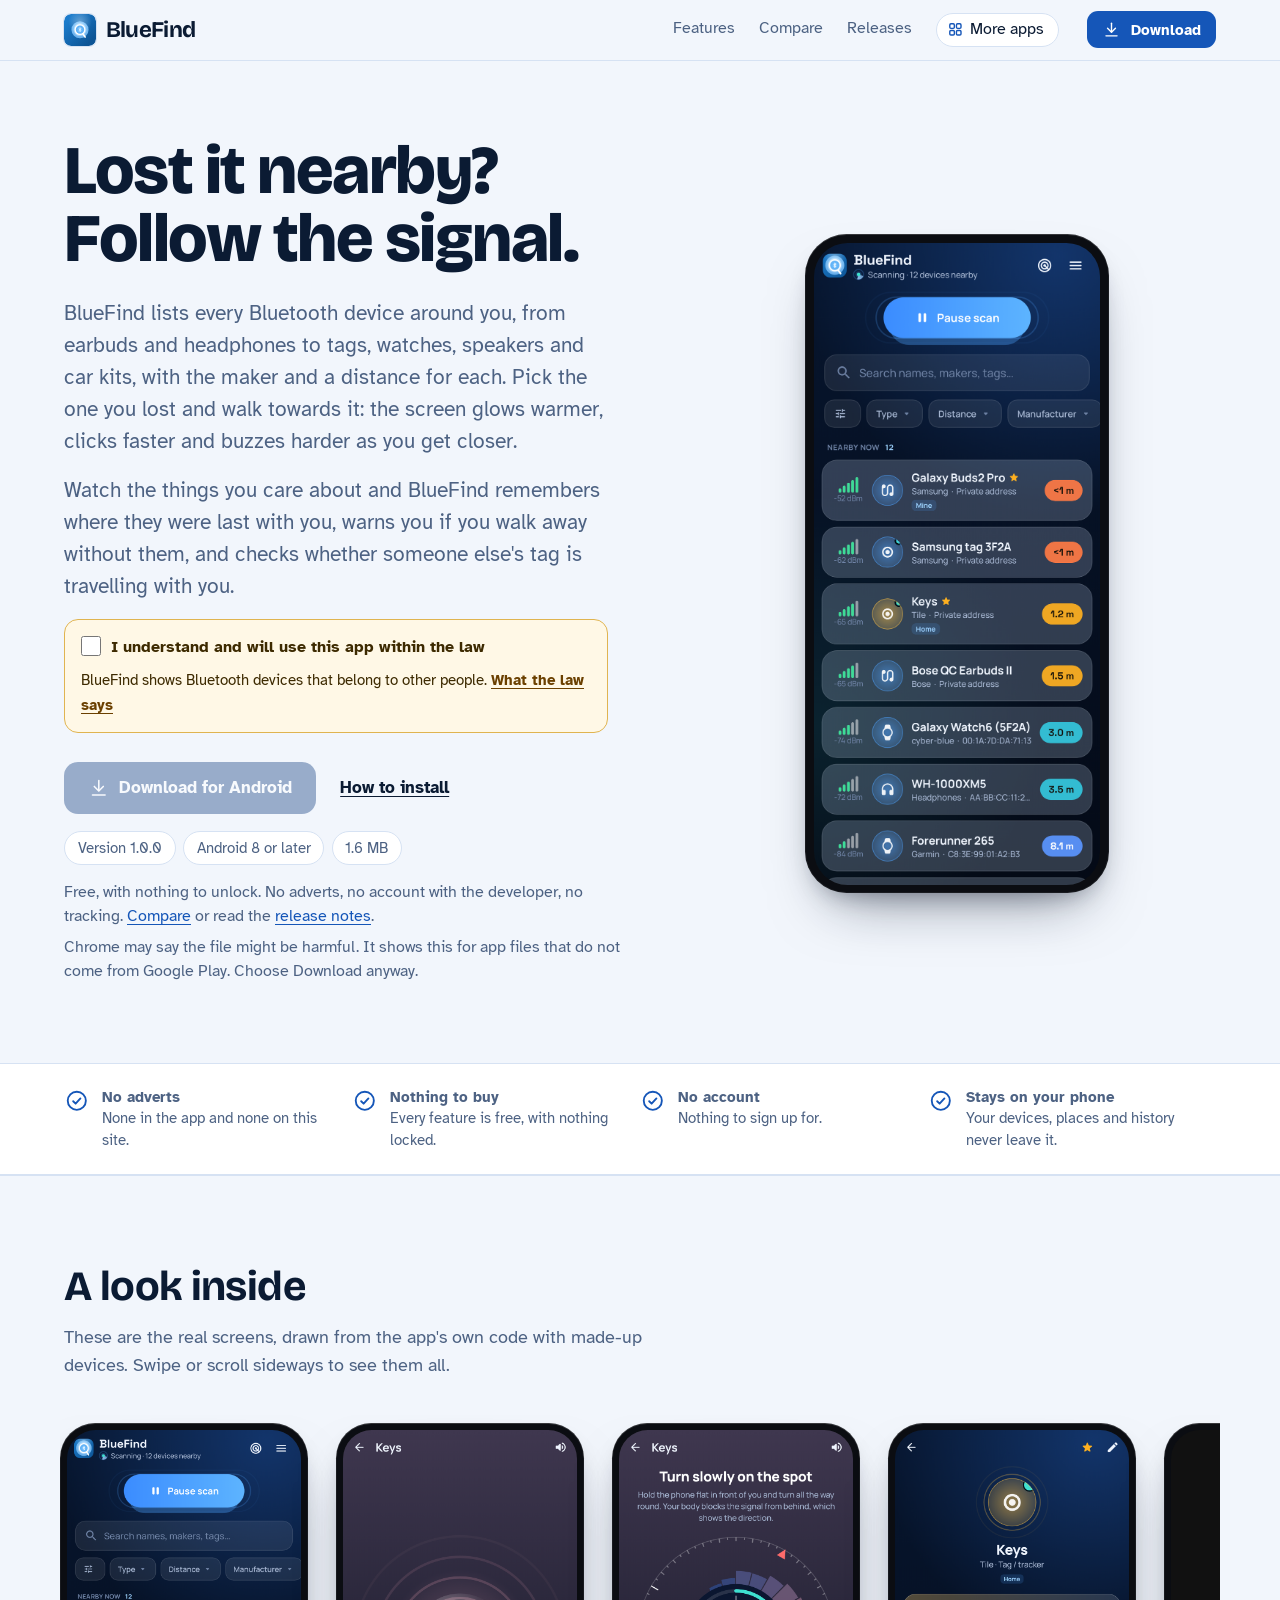
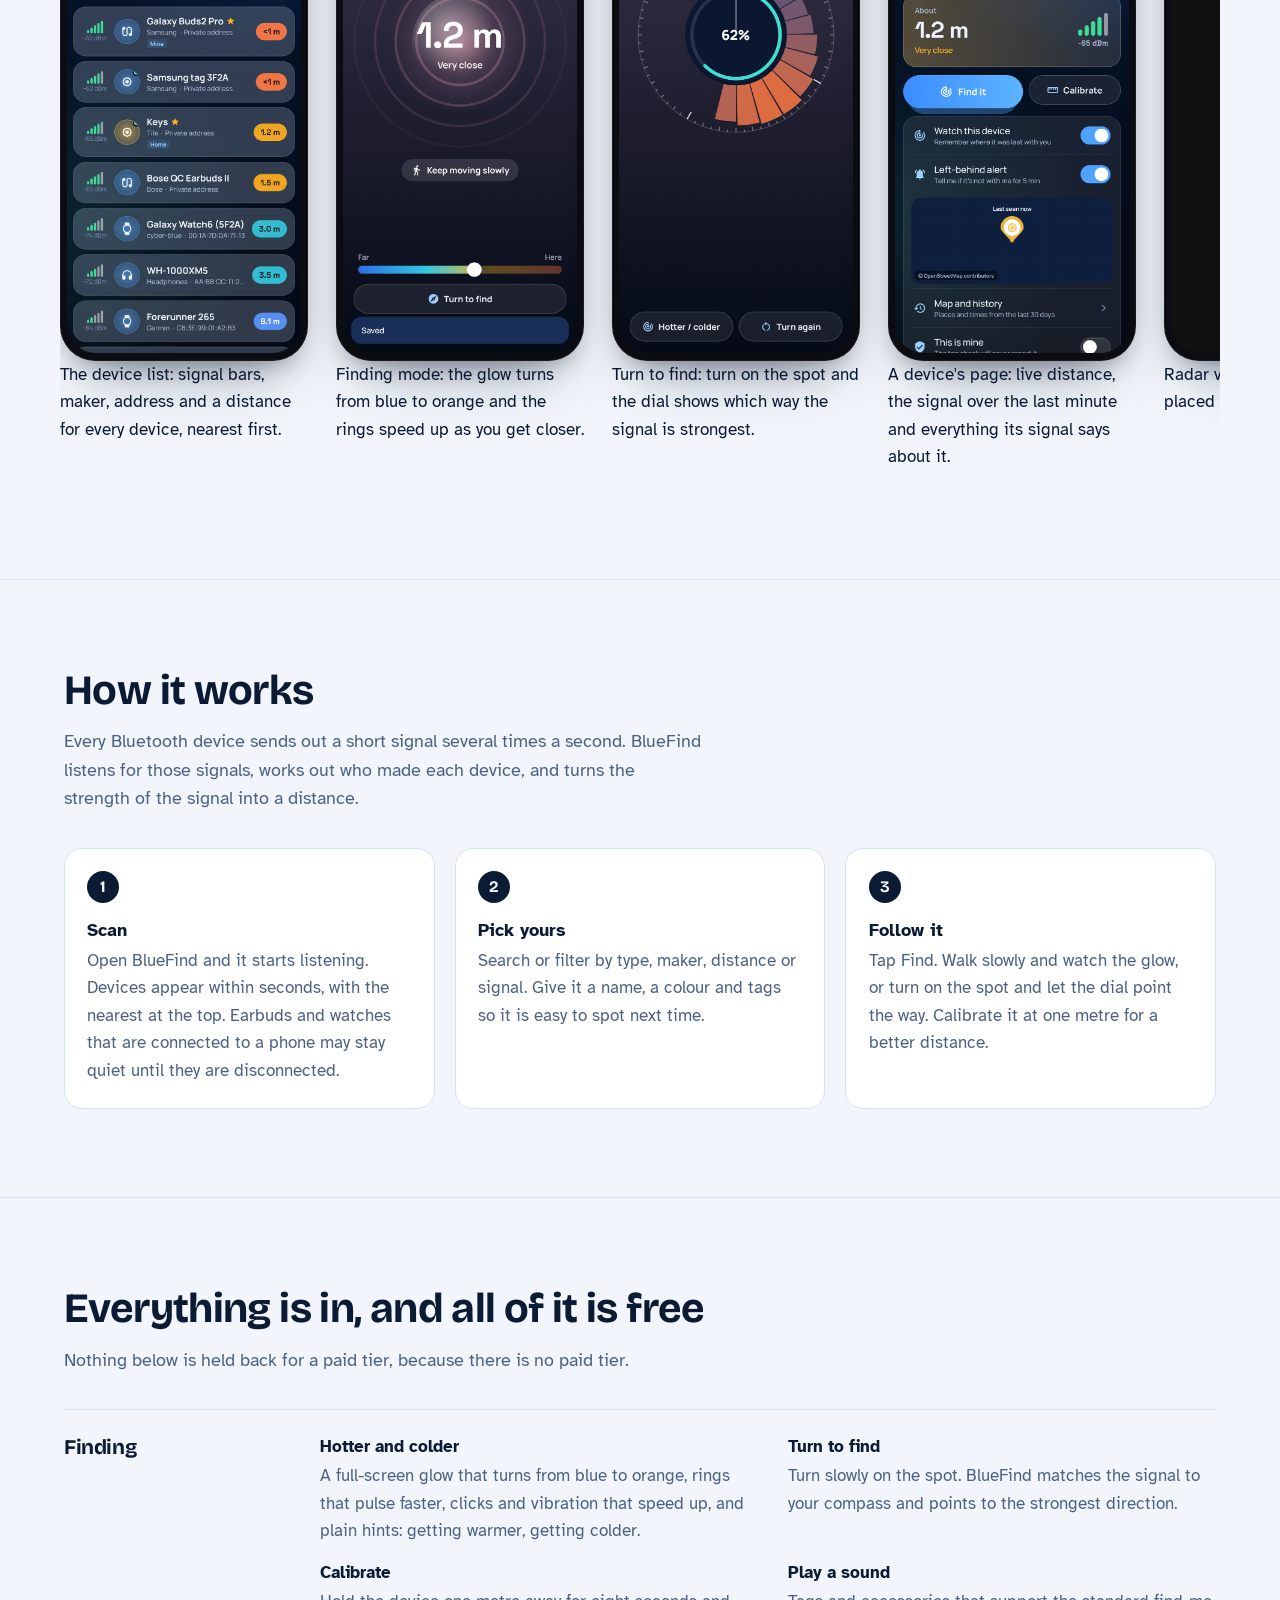
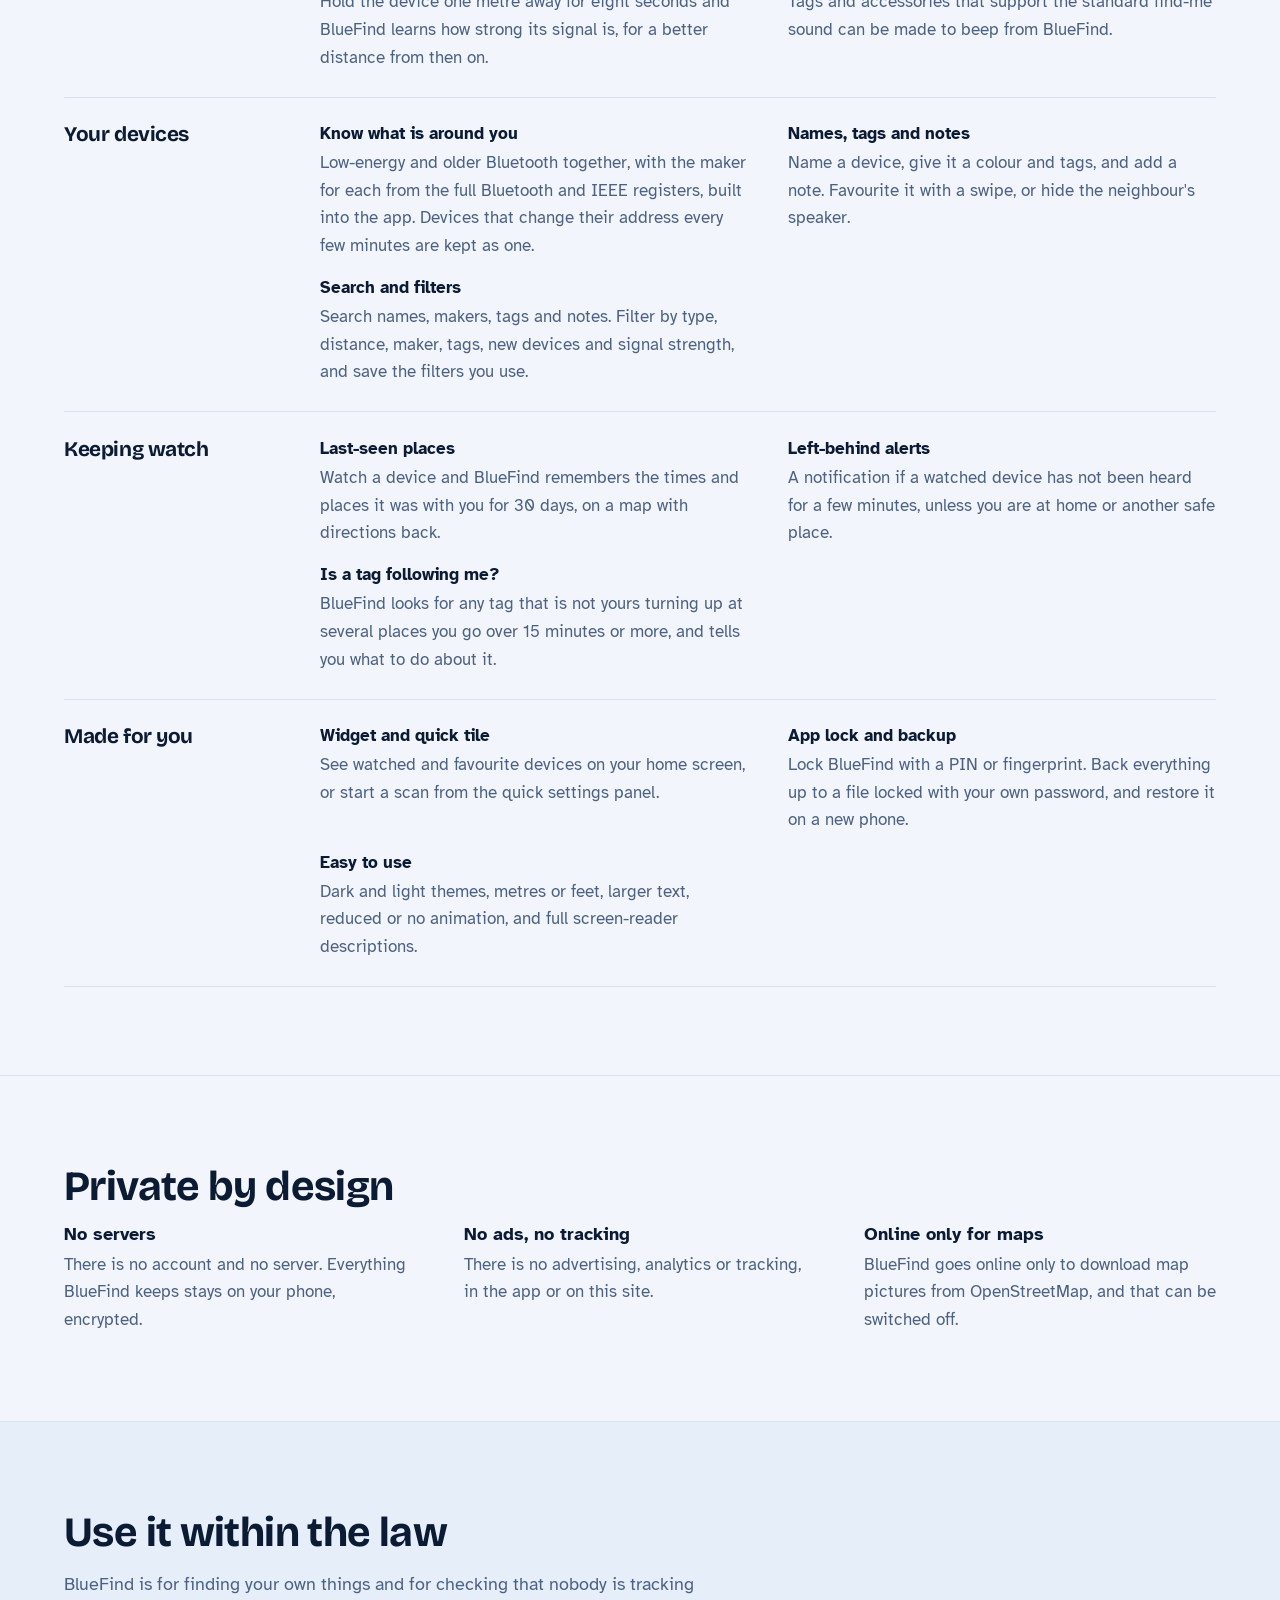
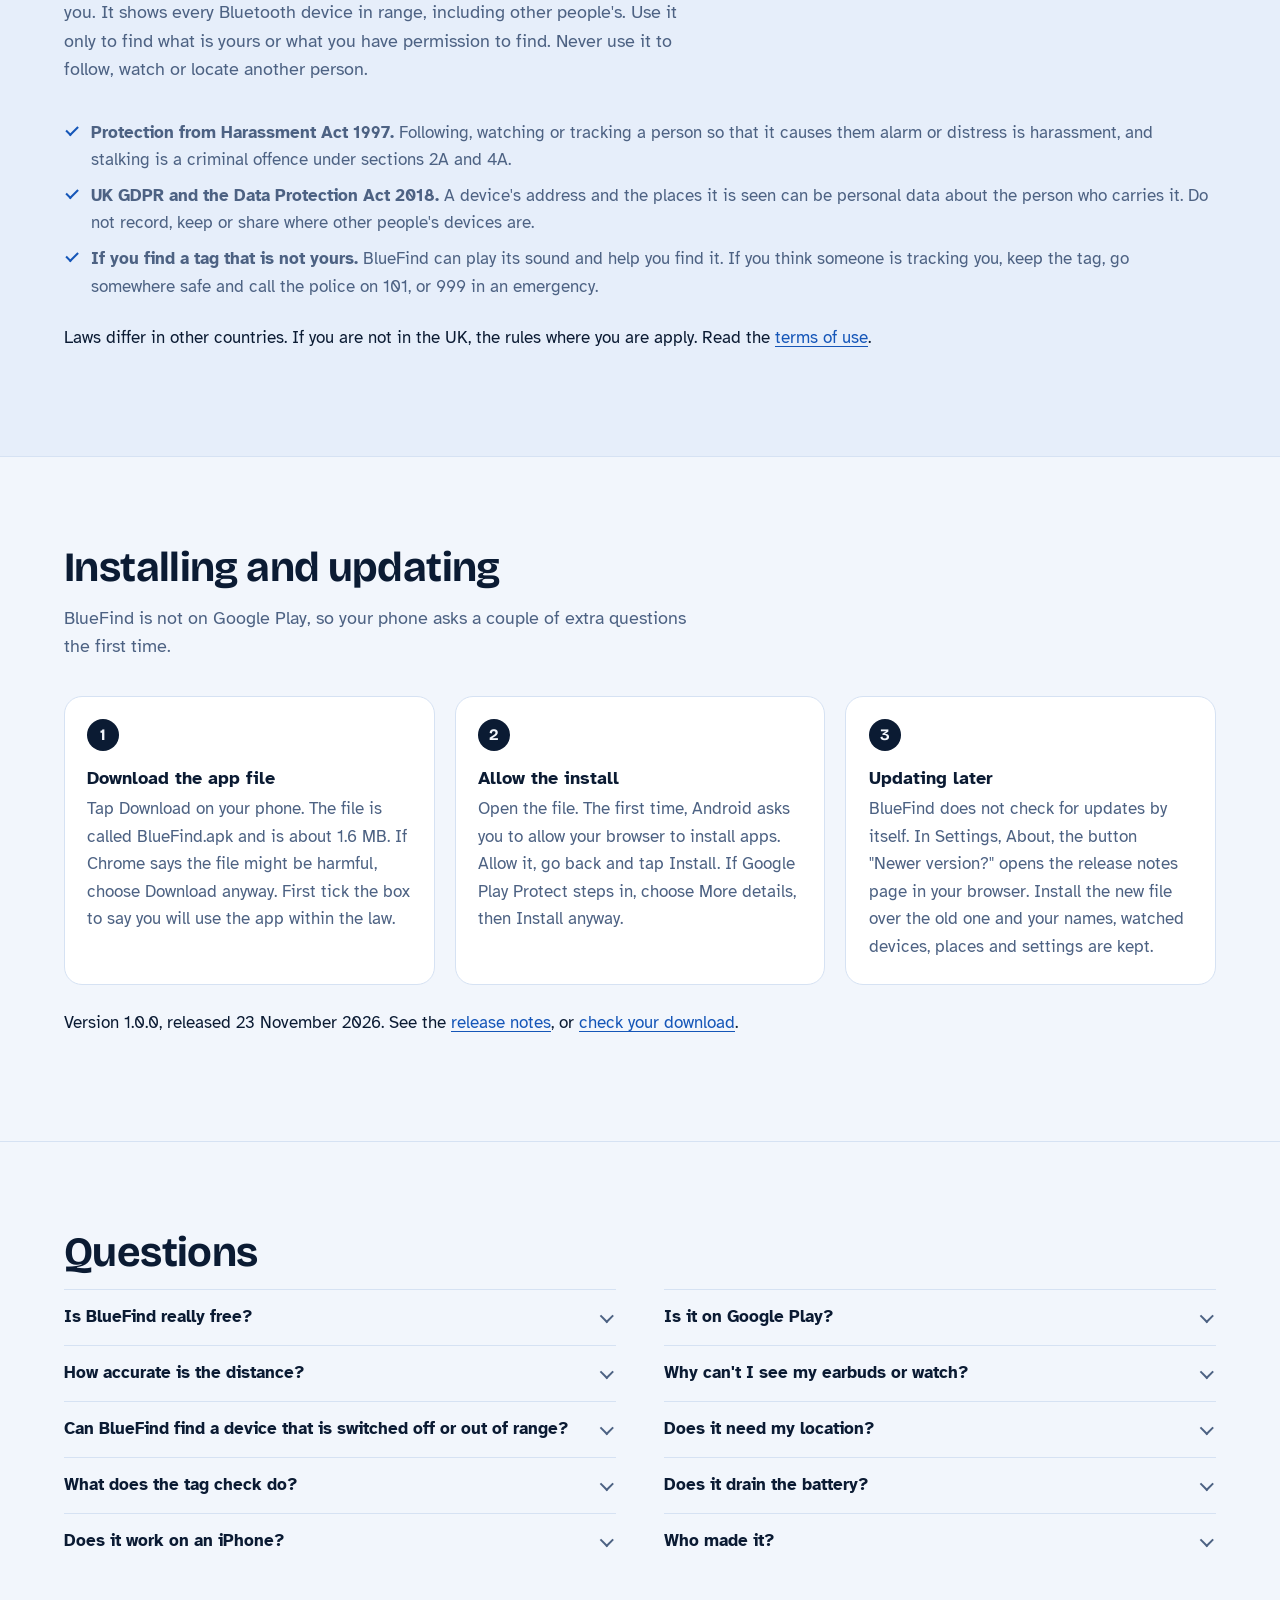
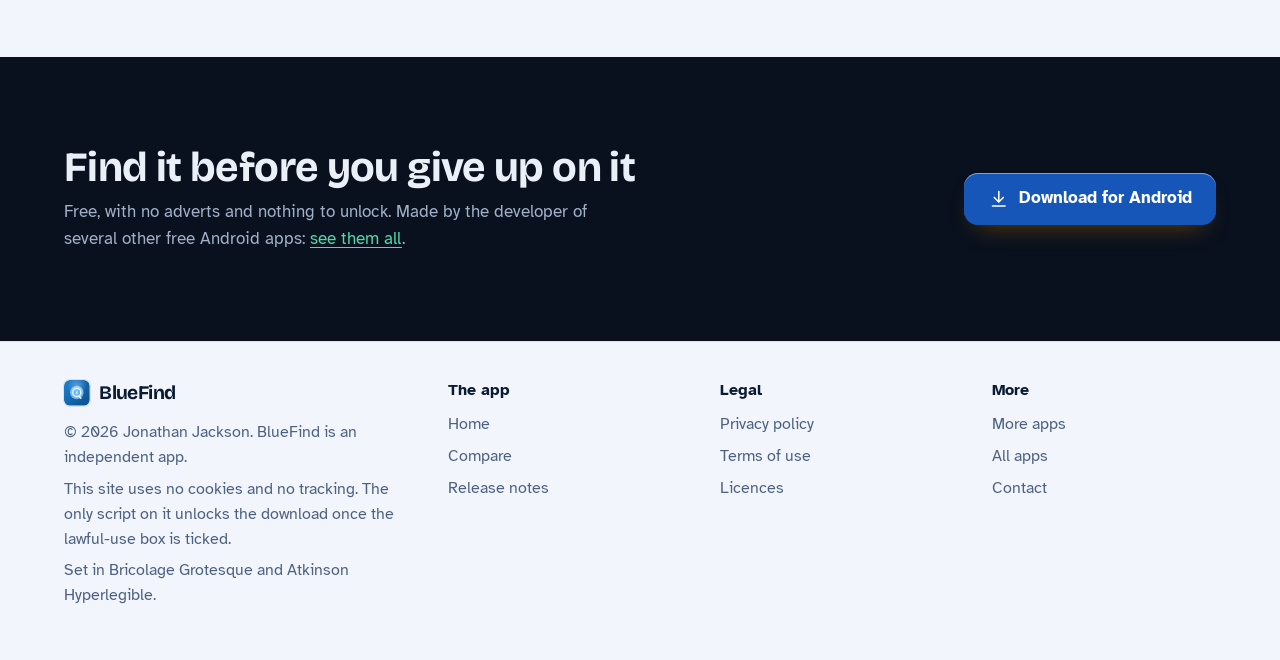
==== index.html @ f8e5cef5 "BlueFind website Co-Authored-By: Claude Opus 5.5 <noreply@anthropic.com> Claude-Session: https://cla" ====
<!DOCTYPE html>
<html lang="en-GB">
<head>
<meta charset="utf-8">
<meta name="viewport" content="width=device-width, initial-scale=1">
<title>BlueFind: find lost Bluetooth earbuds, tags and watches, free with no adverts</title>
<meta name="description" content="BlueFind is a free Android app that finds lost Bluetooth earbuds, headphones, tags, watches and speakers by their signal, with a hotter-colder finder, turn-to-find, last-seen places and a check for unknown tags travelling with you. No adverts, no account, nothing to buy.">
<meta name="author" content="Jonathan Jackson">
<link rel="canonical" href="https://customgpter.github.io/bluefind/">
<meta name="theme-color" content="#f2f6fc" media="(prefers-color-scheme: light)">
<meta name="theme-color" content="#06142b" media="(prefers-color-scheme: dark)">
<meta property="og:type" content="website">
<meta property="og:site_name" content="BlueFind">
<meta property="og:title" content="BlueFind: find lost Bluetooth earbuds, tags and watches, free with no adverts">
<meta property="og:description" content="BlueFind is a free Android app that finds lost Bluetooth earbuds, headphones, tags, watches and speakers by their signal, with a hotter-colder finder, turn-to-find, last-seen places and a check for unknown tags travelling with you. No adverts, no account, nothing to buy.">
<meta property="og:url" content="https://customgpter.github.io/bluefind/">
<meta property="og:image" content="https://customgpter.github.io/bluefind/assets/og.png">
<meta property="og:image:width" content="1200">
<meta property="og:image:height" content="630">
<meta property="og:image:alt" content="BlueFind&#x27;s device list: nearby Bluetooth devices with signal bars, makers and distances">
<meta property="og:locale" content="en_GB">
<meta name="twitter:card" content="summary_large_image">
<link rel="icon" href="./assets/favicon.svg" type="image/svg+xml">
<link rel="apple-touch-icon" href="./assets/apple-touch-icon.png">
<link rel="preload" href="./assets/fonts/bricolage-grotesque-latin.woff2" as="font" type="font/woff2" crossorigin>
<link rel="preload" href="./assets/fonts/atkinson-hyperlegible-latin-400-normal.woff2" as="font" type="font/woff2" crossorigin>
<link rel="stylesheet" href="./assets/site.css?v=1">
<link rel="stylesheet" href="./assets/house.css?v=1">
<link rel="stylesheet" href="./assets/apps-list.css?v=1">
<script src="./assets/apps-list.js?v=1" defer></script>
<script type="application/ld+json">{"@context":"https://schema.org","@type":"SoftwareApplication","name":"BlueFind","url":"https://customgpter.github.io/bluefind/","description":"BlueFind is a free Android app that finds lost Bluetooth earbuds, headphones, tags, watches and speakers by their signal, with a hotter-colder finder, turn-to-find, last-seen places and a check for unknown tags travelling with you. No adverts, no account, nothing to buy.","applicationCategory":"UtilitiesApplication","operatingSystem":"Android 8 or later","softwareVersion":"1.0.0","downloadUrl":"https://github.com/CustomGPTer/bluefind/releases/latest/download/BlueFind.apk","releaseNotes":"https://customgpter.github.io/bluefind/releases.html","offers":{"@type":"Offer","price":"0","priceCurrency":"GBP"},"inLanguage":"en-GB","image":"https://customgpter.github.io/bluefind/assets/og.png","featureList":["Hotter and colder","Turn to find","Calibrate","Play a sound","Know what is around you","Names, tags and notes","Search and filters","Last-seen places","Left-behind alerts","Is a tag following me?","Widget and quick tile","App lock and backup"],"author":{"@type":"Person","name":"Jonathan Jackson"}}</script>
<script type="application/ld+json">{"@context":"https://schema.org","@type":"FAQPage","mainEntity":[{"@type":"Question","name":"Is BlueFind really free?","acceptedAnswer":{"@type":"Answer","text":"Yes. There is no paid version, no subscription and no adverts, and nothing in the app is locked."}},{"@type":"Question","name":"Is it on Google Play?","acceptedAnswer":{"@type":"Answer","text":"No. BlueFind is a personal project and is downloaded from this site as an Android app file. It needs Android 8 or later."}},{"@type":"Question","name":"How accurate is the distance?","acceptedAnswer":{"@type":"Answer","text":"It is an estimate from the strength of the signal. Walls, bodies, pockets and cases all weaken it, so a device can be closer than it looks. Calibrating a device at one metre makes the distance noticeably better, and following the trend, warmer or colder, works better than trusting a single number."}},{"@type":"Question","name":"Why can't I see my earbuds or watch?","acceptedAnswer":{"@type":"Answer","text":"Many earbuds and watches stop sending out their signal while they are connected to a phone. Disconnect them in Bluetooth settings, or switch Bluetooth off on the phone they use, and they will show up. Earbuds in a closed case are often silent too."}},{"@type":"Question","name":"Can BlueFind find a device that is switched off or out of range?","acceptedAnswer":{"@type":"Answer","text":"No. It can only hear devices that are switched on and within Bluetooth range, which is usually up to 10 to 30 metres indoors. For watched devices it can show the last place they were with you."}},{"@type":"Question","name":"Does it need my location?","acceptedAnswer":{"@type":"Answer","text":"Only for last-seen places, left-behind alerts and the tag check, and only if you allow it. Scanning and finding work without it on Android 12 and later. BlueFind never asks for location all the time in the background."}},{"@type":"Question","name":"What does the tag check do?","acceptedAnswer":{"@type":"Answer","text":"It looks at the tags in range that are not marked as yours. If one turns up at three or more separate times over at least 15 minutes, at places at least 300 metres apart, BlueFind tells you, helps you find it and explains what to do next."}},{"@type":"Question","name":"Does it drain the battery?","acceptedAnswer":{"@type":"Answer","text":"Scanning while the app is open uses the radio at full speed. The background watch is off until you watch a device, and then uses Android's low-power scanning; Power saver mode listens for 15 seconds every two minutes."}},{"@type":"Question","name":"Does it work on an iPhone?","acceptedAnswer":{"@type":"Answer","text":"No. BlueFind is for Android phones and tablets only."}},{"@type":"Question","name":"Who made it?","acceptedAnswer":{"@type":"Answer","text":"BlueFind is made by Jonathan Jackson, an independent developer in the United Kingdom."}}]}</script>
</head>
<body>
<a class="skip" href="#main">Skip to content</a>
<header class="masthead">
<div class="wrap">
<a class="brand" href="./" aria-label="BlueFind home"><svg viewBox="0 0 108 108" aria-hidden="true"><defs><linearGradient id="bfa" gradientUnits="userSpaceOnUse" x1="18" y1="18" x2="90" y2="90"><stop offset="0" stop-color="#1B7BCB"/><stop offset="1" stop-color="#0D5596"/></linearGradient><radialGradient id="bfb" gradientUnits="userSpaceOnUse" cx="54" cy="26" r="40"><stop offset="0" stop-color="#fff" stop-opacity=".33"/><stop offset="1" stop-color="#fff" stop-opacity="0"/></radialGradient><radialGradient id="bfc" gradientUnits="userSpaceOnUse" cx="54" cy="39.6" r="39.6"><stop offset="0" stop-color="#B7E0FF"/><stop offset=".6" stop-color="#7FC0F5"/><stop offset="1" stop-color="#6AB0EC"/></radialGradient><radialGradient id="bfd" gradientUnits="userSpaceOnUse" cx="54" cy="52.92" r="14.4"><stop offset="0" stop-color="#79C3FF"/><stop offset="1" stop-color="#5AAEF5"/></radialGradient></defs><rect width="108" height="108" rx="24" fill="url(#bfa)"/><rect width="108" height="108" rx="24" fill="url(#bfb)"/><circle cx="54" cy="52.92" r="28.8" fill="url(#bfc)"/><circle cx="54" cy="52.92" r="21.6" fill="#fff" fill-opacity=".35"/><path d="M63 65.88L71.28 77.76" stroke="#fff" stroke-width="5.4" stroke-linecap="round"/><circle cx="54" cy="52.92" r="18.36" fill="#fff"/><circle cx="54" cy="52.92" r="14.04" fill="url(#bfd)"/><path d="M50.4 49.75L57.6 56.09L54 60.12L54 45.72L57.6 49.75L50.4 56.09" fill="none" stroke="#fff" stroke-width="1.87" stroke-linecap="round" stroke-linejoin="round"/></svg><span>BlueFind</span></a>
<nav aria-label="Main"><ul><li><a href="./#features">Features</a></li><li><a href="./compare.html">Compare</a></li><li><a href="./releases.html">Releases</a></li><li><a class="more-apps" href="./more-apps.html"><svg class="ico" viewBox="0 0 24 24" aria-hidden="true"><rect x="4" y="4" width="6.5" height="6.5" rx="1.6"/><rect x="13.5" y="4" width="6.5" height="6.5" rx="1.6"/><rect x="4" y="13.5" width="6.5" height="6.5" rx="1.6"/><rect x="13.5" y="13.5" width="6.5" height="6.5" rx="1.6"/></svg>More apps</a></li></ul></nav>
<a class="button small" href="./#download"><svg class="ico" viewBox="0 0 24 24" aria-hidden="true"><path d="M12 4v11"/><path d="M7 10.5l5 5 5-5"/><path d="M5 20h14"/></svg>Download</a>
</div>
</header>
<main id="main">
<div class="hero">
<div class="wrap hero-grid">
<div class="hero-copy">
<h1>Lost it nearby? Follow the signal.</h1>
<p class="lede">BlueFind lists every Bluetooth device around you, from earbuds and headphones to tags, watches, speakers and car kits, with the maker and a distance for each. Pick the one you lost and walk towards it: the screen glows warmer, clicks faster and buzzes harder as you get closer.</p><p class="lede">Watch the things you care about and BlueFind remembers where they were last with you, warns you if you walk away without them, and checks whether someone else's tag is travelling with you.</p>

<div class="gate-scope"><div class="law-box" data-gate><label><input type="checkbox"> I understand and will use this app within the law</label><p>BlueFind shows Bluetooth devices that belong to other people. <a href="terms.html#law">What the law says</a></p><noscript><p>Turn on JavaScript to tick the box and download.</p></noscript></div><p class="get" id="download"><a class="button" data-href="https://github.com/CustomGPTer/bluefind/releases/latest/download/BlueFind.apk" aria-disabled="true" role="link" tabindex="-1"><svg class="ico" viewBox="0 0 24 24" aria-hidden="true"><path d="M12 4v11"/><path d="M7 10.5l5 5 5-5"/><path d="M5 20h14"/></svg>Download for Android</a><a class="aside" href="#install">How to install</a></p></div>
<ul class="pills"><li>Version 1.0.0</li><li>Android 8 or later</li><li>1.6 MB</li></ul>
<p class="facts">Free, with nothing to unlock. No adverts, no account with the developer, no tracking. <a href="compare.html">Compare</a> or read the <a href="releases.html">release notes</a>.</p>
<p class="facts">Chrome may say the file might be harmful. It shows this for app files that do not come from Google Play. Choose Download anyway.</p>
</div>
<div class="hero-phone"><div class="phone"><img src="./assets/screens/home.png" alt="The device list: signal bars, maker, address and a distance for every device, nearest first." width="393" height="852" fetchpriority="high"></div></div>
</div>
</div>

<section class="promises" aria-label="In short">
<div class="wrap"><ul><li><svg class="ico" viewBox="0 0 24 24" aria-hidden="true"><circle cx="12" cy="12" r="8.5"/><path d="M8.6 12.4l2.3 2.3 4.5-4.9"/></svg><span><b>No adverts</b><span>None in the app and none on this site.</span></span></li><li><svg class="ico" viewBox="0 0 24 24" aria-hidden="true"><circle cx="12" cy="12" r="8.5"/><path d="M8.6 12.4l2.3 2.3 4.5-4.9"/></svg><span><b>Nothing to buy</b><span>Every feature is free, with nothing locked.</span></span></li><li><svg class="ico" viewBox="0 0 24 24" aria-hidden="true"><circle cx="12" cy="12" r="8.5"/><path d="M8.6 12.4l2.3 2.3 4.5-4.9"/></svg><span><b>No account</b><span>Nothing to sign up for.</span></span></li><li><svg class="ico" viewBox="0 0 24 24" aria-hidden="true"><circle cx="12" cy="12" r="8.5"/><path d="M8.6 12.4l2.3 2.3 4.5-4.9"/></svg><span><b>Stays on your phone</b><span>Your devices, places and history never leave it.</span></span></li></ul></div>
</section>

<section id="screens" aria-labelledby="screens-h">
<div class="wrap">
<h2 id="screens-h">A look inside</h2>
<p class="intro">These are the real screens, drawn from the app&#x27;s own code with made-up devices. Swipe or scroll sideways to see them all.</p>
<div class="gallery" tabindex="0" role="region" aria-label="Screens from BlueFind"><figure class="shot"><div class="phone"><img src="./assets/screens/home.png" alt="The device list: signal bars, maker, address and a distance for every device, nearest first." width="393" height="852" loading="eager" decoding="async"></div><figcaption>The device list: signal bars, maker, address and a distance for every device, nearest first.</figcaption></figure><figure class="shot"><div class="phone"><img src="./assets/screens/find.png" alt="Finding mode: the glow turns from blue to orange and the rings speed up as you get closer." width="393" height="852" loading="eager" decoding="async"></div><figcaption>Finding mode: the glow turns from blue to orange and the rings speed up as you get closer.</figcaption></figure><figure class="shot"><div class="phone"><img src="./assets/screens/turn.png" alt="Turn to find: turn on the spot and the dial shows which way the signal is strongest." width="393" height="852" loading="eager" decoding="async"></div><figcaption>Turn to find: turn on the spot and the dial shows which way the signal is strongest.</figcaption></figure><figure class="shot"><div class="phone"><img src="./assets/screens/detail.png" alt="A device&#x27;s page: live distance, the signal over the last minute and everything its signal says about it." width="393" height="852" loading="eager" decoding="async"></div><figcaption>A device&#x27;s page: live distance, the signal over the last minute and everything its signal says about it.</figcaption></figure><figure class="shot"><div class="phone"><img src="./assets/screens/radar.png" alt="Radar view: the nearest devices placed on distance rings." width="393" height="852" loading="eager" decoding="async"></div><figcaption>Radar view: the nearest devices placed on distance rings.</figcaption></figure><figure class="shot"><div class="phone"><img src="./assets/screens/map.png" alt="Last-seen places for watched devices on a map, with directions back." width="393" height="852" loading="eager" decoding="async"></div><figcaption>Last-seen places for watched devices on a map, with directions back.</figcaption></figure><figure class="shot"><div class="phone"><img src="./assets/screens/tags.png" alt="The tag check: every tag in range, and a warning about any that seems to be travelling with you." width="393" height="852" loading="eager" decoding="async"></div><figcaption>The tag check: every tag in range, and a warning about any that seems to be travelling with you.</figcaption></figure><figure class="shot"><div class="phone"><img src="./assets/screens/widget.png" alt="The home-screen widget: watched and favourite devices at a glance, and a Scan button." width="393" height="852" loading="eager" decoding="async"></div><figcaption>The home-screen widget: watched and favourite devices at a glance, and a Scan button.</figcaption></figure></div>
</div>
</section>

<section id="how" aria-labelledby="how-h">
<div class="wrap">
<h2 id="how-h">How it works</h2>
<p class="intro">Every Bluetooth device sends out a short signal several times a second. BlueFind listens for those signals, works out who made each device, and turns the strength of the signal into a distance.</p>
<ol class="steps"><li><h3>Scan</h3><p>Open BlueFind and it starts listening. Devices appear within seconds, with the nearest at the top. Earbuds and watches that are connected to a phone may stay quiet until they are disconnected.</p></li><li><h3>Pick yours</h3><p>Search or filter by type, maker, distance or signal. Give it a name, a colour and tags so it is easy to spot next time.</p></li><li><h3>Follow it</h3><p>Tap Find. Walk slowly and watch the glow, or turn on the spot and let the dial point the way. Calibrate it at one metre for a better distance.</p></li></ol>
</div>
</section>

<section id="features" aria-labelledby="features-h">
<div class="wrap">
<h2 id="features-h">Everything is in, and all of it is free</h2>
<p class="intro">Nothing below is held back for a paid tier, because there is no paid tier.</p>
<div class="groups"><div class="group"><h3>Finding</h3><dl><div><dt>Hotter and colder</dt><dd>A full-screen glow that turns from blue to orange, rings that pulse faster, clicks and vibration that speed up, and plain hints: getting warmer, getting colder.</dd></div><div><dt>Turn to find</dt><dd>Turn slowly on the spot. BlueFind matches the signal to your compass and points to the strongest direction.</dd></div><div><dt>Calibrate</dt><dd>Hold the device one metre away for eight seconds and BlueFind learns how strong its signal is, for a better distance from then on.</dd></div><div><dt>Play a sound</dt><dd>Tags and accessories that support the standard find-me sound can be made to beep from BlueFind.</dd></div></dl></div><div class="group"><h3>Your devices</h3><dl><div><dt>Know what is around you</dt><dd>Low-energy and older Bluetooth together, with the maker for each from the full Bluetooth and IEEE registers, built into the app. Devices that change their address every few minutes are kept as one.</dd></div><div><dt>Names, tags and notes</dt><dd>Name a device, give it a colour and tags, and add a note. Favourite it with a swipe, or hide the neighbour's speaker.</dd></div><div><dt>Search and filters</dt><dd>Search names, makers, tags and notes. Filter by type, distance, maker, tags, new devices and signal strength, and save the filters you use.</dd></div></dl></div><div class="group"><h3>Keeping watch</h3><dl><div><dt>Last-seen places</dt><dd>Watch a device and BlueFind remembers the times and places it was with you for 30 days, on a map with directions back.</dd></div><div><dt>Left-behind alerts</dt><dd>A notification if a watched device has not been heard for a few minutes, unless you are at home or another safe place.</dd></div><div><dt>Is a tag following me?</dt><dd>BlueFind looks for any tag that is not yours turning up at several places you go over 15 minutes or more, and tells you what to do about it.</dd></div></dl></div><div class="group"><h3>Made for you</h3><dl><div><dt>Widget and quick tile</dt><dd>See watched and favourite devices on your home screen, or start a scan from the quick settings panel.</dd></div><div><dt>App lock and backup</dt><dd>Lock BlueFind with a PIN or fingerprint. Back everything up to a file locked with your own password, and restore it on a new phone.</dd></div><div><dt>Easy to use</dt><dd>Dark and light themes, metres or feet, larger text, reduced or no animation, and full screen-reader descriptions.</dd></div></dl></div></div>
</div>
</section>

<section id="privacy" aria-labelledby="privacy-h">
<div class="wrap">
<h2 id="privacy-h">Private by design</h2>
<ul class="plain"><li><h3>No servers</h3><p>There is no account and no server. Everything BlueFind keeps stays on your phone, encrypted.</p></li><li><h3>No ads, no tracking</h3><p>There is no advertising, analytics or tracking, in the app or on this site.</p></li><li><h3>Online only for maps</h3><p>BlueFind goes online only to download map pictures from OpenStreetMap, and that can be switched off.</p></li></ul>
</div>
</section>

<section id="law" aria-labelledby="law-h" class="law-band">
<div class="wrap">
<h2 id="law-h">Use it within the law</h2>
<p class="intro">BlueFind is for finding your own things and for checking that nobody is tracking you. It shows every Bluetooth device in range, including other people's. Use it only to find what is yours or what you have permission to find. Never use it to follow, watch or locate another person.</p>
<ul class="ticks"><li><b>Protection from Harassment Act 1997.</b> Following, watching or tracking a person so that it causes them alarm or distress is harassment, and stalking is a criminal offence under sections 2A and 4A.</li><li><b>UK GDPR and the Data Protection Act 2018.</b> A device's address and the places it is seen can be personal data about the person who carries it. Do not record, keep or share where other people's devices are.</li><li><b>If you find a tag that is not yours.</b> BlueFind can play its sound and help you find it. If you think someone is tracking you, keep the tag, go somewhere safe and call the police on 101, or 999 in an emergency.</li></ul>
<p class="after-table">Laws differ in other countries. If you are not in the UK, the rules where you are apply. Read the <a href="terms.html#law">terms of use</a>.</p>
</div>
</section>
<section id="install" aria-labelledby="install-h">
<div class="wrap">
<h2 id="install-h">Installing and updating</h2>
<p class="intro">BlueFind is not on Google Play, so your phone asks a couple of extra questions the first time.</p>
<ol class="steps"><li><h3>Download the app file</h3><p>Tap Download on your phone. The file is called BlueFind.apk and is about 1.6 MB. If Chrome says the file might be harmful, choose Download anyway. First tick the box to say you will use the app within the law.</p></li><li><h3>Allow the install</h3><p>Open the file. The first time, Android asks you to allow your browser to install apps. Allow it, go back and tap Install. If Google Play Protect steps in, choose More details, then Install anyway.</p></li><li><h3>Updating later</h3><p>BlueFind does not check for updates by itself. In Settings, About, the button "Newer version?" opens the release notes page in your browser. Install the new file over the old one and your names, watched devices, places and settings are kept.</p></li></ol>
<p class="after-table">Version 1.0.0, released 23 November 2026. See the <a href="releases.html">release notes</a>, or <a href="releases.html#checking">check your download</a>.</p>
</div>
</section>

<section id="questions" aria-labelledby="questions-h">
<div class="wrap">
<h2 id="questions-h">Questions</h2>
<div class="faq"><details><summary>Is BlueFind really free?</summary><p>Yes. There is no paid version, no subscription and no adverts, and nothing in the app is locked.</p></details><details><summary>Is it on Google Play?</summary><p>No. BlueFind is a personal project and is downloaded from this site as an Android app file. It needs Android 8 or later.</p></details><details><summary>How accurate is the distance?</summary><p>It is an estimate from the strength of the signal. Walls, bodies, pockets and cases all weaken it, so a device can be closer than it looks. Calibrating a device at one metre makes the distance noticeably better, and following the trend, warmer or colder, works better than trusting a single number.</p></details><details><summary>Why can&#x27;t I see my earbuds or watch?</summary><p>Many earbuds and watches stop sending out their signal while they are connected to a phone. Disconnect them in Bluetooth settings, or switch Bluetooth off on the phone they use, and they will show up. Earbuds in a closed case are often silent too.</p></details><details><summary>Can BlueFind find a device that is switched off or out of range?</summary><p>No. It can only hear devices that are switched on and within Bluetooth range, which is usually up to 10 to 30 metres indoors. For watched devices it can show the last place they were with you.</p></details><details><summary>Does it need my location?</summary><p>Only for last-seen places, left-behind alerts and the tag check, and only if you allow it. Scanning and finding work without it on Android 12 and later. BlueFind never asks for location all the time in the background.</p></details><details><summary>What does the tag check do?</summary><p>It looks at the tags in range that are not marked as yours. If one turns up at three or more separate times over at least 15 minutes, at places at least 300 metres apart, BlueFind tells you, helps you find it and explains what to do next.</p></details><details><summary>Does it drain the battery?</summary><p>Scanning while the app is open uses the radio at full speed. The background watch is off until you watch a device, and then uses Android's low-power scanning; Power saver mode listens for 15 seconds every two minutes.</p></details><details><summary>Does it work on an iPhone?</summary><p>No. BlueFind is for Android phones and tablets only.</p></details><details><summary>Who made it?</summary><p>BlueFind is made by Jonathan Jackson, an independent developer in the United Kingdom.</p></details></div>
</div>
</section>

<section class="closing" aria-labelledby="closing-h">
<div class="wrap">
<div><h2 id="closing-h">Find it before you give up on it</h2><p>Free, with no adverts and nothing to unlock. Made by the developer of several other free Android apps: <a href="more-apps.html">see them all</a>.</p></div>
<a class="button" href="./#download"><svg class="ico" viewBox="0 0 24 24" aria-hidden="true"><path d="M12 4v11"/><path d="M7 10.5l5 5 5-5"/><path d="M5 20h14"/></svg>Download for Android</a>
</div>
</section>
</main>
<footer class="colophon">
<div class="wrap">
<div>
<a class="brand" href="./" aria-label="BlueFind home"><svg viewBox="0 0 108 108" aria-hidden="true"><defs><linearGradient id="bfa" gradientUnits="userSpaceOnUse" x1="18" y1="18" x2="90" y2="90"><stop offset="0" stop-color="#1B7BCB"/><stop offset="1" stop-color="#0D5596"/></linearGradient><radialGradient id="bfb" gradientUnits="userSpaceOnUse" cx="54" cy="26" r="40"><stop offset="0" stop-color="#fff" stop-opacity=".33"/><stop offset="1" stop-color="#fff" stop-opacity="0"/></radialGradient><radialGradient id="bfc" gradientUnits="userSpaceOnUse" cx="54" cy="39.6" r="39.6"><stop offset="0" stop-color="#B7E0FF"/><stop offset=".6" stop-color="#7FC0F5"/><stop offset="1" stop-color="#6AB0EC"/></radialGradient><radialGradient id="bfd" gradientUnits="userSpaceOnUse" cx="54" cy="52.92" r="14.4"><stop offset="0" stop-color="#79C3FF"/><stop offset="1" stop-color="#5AAEF5"/></radialGradient></defs><rect width="108" height="108" rx="24" fill="url(#bfa)"/><rect width="108" height="108" rx="24" fill="url(#bfb)"/><circle cx="54" cy="52.92" r="28.8" fill="url(#bfc)"/><circle cx="54" cy="52.92" r="21.6" fill="#fff" fill-opacity=".35"/><path d="M63 65.88L71.28 77.76" stroke="#fff" stroke-width="5.4" stroke-linecap="round"/><circle cx="54" cy="52.92" r="18.36" fill="#fff"/><circle cx="54" cy="52.92" r="14.04" fill="url(#bfd)"/><path d="M50.4 49.75L57.6 56.09L54 60.12L54 45.72L57.6 49.75L50.4 56.09" fill="none" stroke="#fff" stroke-width="1.87" stroke-linecap="round" stroke-linejoin="round"/></svg><span>BlueFind</span></a>
<p>&copy; 2026 Jonathan Jackson. BlueFind is an independent app.</p>
<p>This site uses no cookies and no tracking. The only script on it unlocks the download once the lawful-use box is ticked.</p>
<p>Set in Bricolage Grotesque and Atkinson Hyperlegible.</p>
</div>
<nav aria-label="The app"><h2>The app</h2><ul>
<li><a href="./">Home</a></li>
<li><a href="./compare.html">Compare</a></li>
<li><a href="./releases.html">Release notes</a></li>

</ul></nav>
<nav aria-label="Legal"><h2>Legal</h2><ul>
<li><a href="./privacy.html">Privacy policy</a></li>
<li><a href="./terms.html">Terms of use</a></li>
<li><a href="./licences.html">Licences</a></li>
</ul></nav>
<nav aria-label="More"><h2>More</h2><ul>
<li><a href="./more-apps.html">More apps</a></li>
<li><a href="https://customgpter.github.io/">All apps</a></li>
<li><a href="https://github.com/CustomGPTer/bluefind/issues">Contact</a></li>
</ul></nav>
</div>
</footer>
</body>
</html>
---- assets/site.css ----
@font-face{font-family:"Bricolage Grotesque";src:url("fonts/bricolage-grotesque-latin.woff2") format("woff2");font-weight:200 800;font-style:normal;font-display:swap}
@font-face{font-family:"Atkinson Hyperlegible";src:url("fonts/atkinson-hyperlegible-latin-400-normal.woff2") format("woff2");font-weight:400;font-style:normal;font-display:swap}
@font-face{font-family:"Atkinson Hyperlegible";src:url("fonts/atkinson-hyperlegible-latin-700-normal.woff2") format("woff2");font-weight:700;font-style:normal;font-display:swap}

/* Daylight page, night-time camera. The lamp colour is kept for the one thing to press and for what the camera has seen. */
:root{
  --page:#f2f5f9; --panel:#ffffff; --raised:#e8edf3; --ink:#0d1a2b; --soft:#465468; --rule:#d2dae4;
  --accent:#0a6a55; --accent-ink:#ffffff; --warn:#8a5200; --rec:#d3302f;
  --lamp:#ffb347; --lamp-ink:#231400; --lamp-text:#8a5200;
  --night:#09111e; --night-2:#111d30; --night-3:#1a2a43; --night-ink:#eaf0f8; --night-soft:#9fb0c7; --night-rule:#24364f; --iris:#55d6ab;
  --display:"Bricolage Grotesque","Atkinson Hyperlegible",system-ui,sans-serif;
  --sans:"Atkinson Hyperlegible",system-ui,-apple-system,"Segoe UI",Roboto,sans-serif;
  --mono:ui-monospace,SFMono-Regular,Menlo,Consolas,"Liberation Mono",monospace;
  color-scheme:light dark;
}
@media (prefers-color-scheme:dark){
  :root{--page:#0a111b; --panel:#111a27; --raised:#182434; --ink:#e9eef5; --soft:#a0aec0; --rule:#243247;
    --accent:#55d6ab; --accent-ink:#00281d; --warn:#ffb347; --rec:#ff6163; --lamp-text:#ffb347}
}

*,*::before,*::after{box-sizing:border-box}
html{-webkit-text-size-adjust:100%;scroll-behavior:smooth;scroll-padding-top:5.5rem}
@media (prefers-reduced-motion:reduce){html{scroll-behavior:auto}}
body{margin:0;background:var(--page);color:var(--ink);font:400 1.0625rem/1.62 var(--sans);text-rendering:optimizeLegibility;-webkit-font-smoothing:antialiased}
img,svg{max-width:100%;display:block}
a{color:var(--accent);text-decoration-thickness:.07em;text-underline-offset:.2em}
a:hover{text-decoration-thickness:.13em}
:focus-visible{outline:3px solid var(--lamp);outline-offset:3px;border-radius:6px}
code{font:.9em/1 var(--mono);overflow-wrap:anywhere}
h1,h2,h3{font-family:var(--display);font-weight:700;letter-spacing:-.015em;line-height:1.08;margin:0;text-wrap:balance}
p{margin:0 0 1rem}
.skip{position:absolute;left:-999px;top:0;background:var(--ink);color:var(--page);padding:.6rem 1rem;z-index:30;border-radius:0 0 8px 0}
.skip:focus{left:0}
.sr{position:absolute;width:1px;height:1px;overflow:hidden;clip-path:inset(50%);white-space:nowrap}
.wrap{width:min(72rem,100% - 2.5rem);margin-inline:auto}
.measure{max-width:44rem}
.ico{width:1.25em;height:1.25em;flex:none;fill:none;stroke:currentColor;stroke-width:1.75;stroke-linecap:round;stroke-linejoin:round}

/* ---------- masthead */
.masthead{position:sticky;top:0;z-index:20;background:color-mix(in srgb,var(--page) 88%,transparent);-webkit-backdrop-filter:blur(14px) saturate(1.3);backdrop-filter:blur(14px) saturate(1.3);border-bottom:1px solid var(--rule)}
.masthead .wrap{display:flex;flex-wrap:wrap;align-items:center;gap:.35rem 1.75rem;padding-block:.7rem}
.brand{display:inline-flex;align-items:center;gap:.6rem;font:700 1.4rem/1 var(--display);letter-spacing:-.03em;color:var(--ink);text-decoration:none;margin-right:auto}
.brand svg{width:2rem;height:2rem;flex:none;border-radius:.5rem;box-shadow:0 0 0 1px var(--rule)}
.masthead nav ul{display:flex;flex-wrap:wrap;align-items:center;gap:.15rem 1.5rem;list-style:none;margin:0;padding:0;font-size:1rem;line-height:1.3}
.masthead nav a{display:inline-flex;align-items:center;gap:.4rem;color:var(--soft);text-decoration:none;padding-block:.45rem;border-bottom:2px solid transparent}
.masthead nav a:hover{color:var(--ink)}
.masthead nav a[aria-current="page"]{color:var(--ink);border-bottom-color:var(--lamp)}
.masthead nav a.more-apps{color:var(--ink);border:1px solid var(--rule);border-radius:999px;padding:.34rem .85rem .34rem .65rem;background:var(--panel)}
.masthead nav a.more-apps .ico{width:1.05em;height:1.05em;color:var(--accent);stroke-width:2}
.masthead nav a.more-apps:hover,.masthead nav a.more-apps[aria-current="page"]{border-color:var(--accent)}
.button{display:inline-flex;align-items:center;gap:.6rem;background:var(--lamp);color:var(--lamp-ink);font:700 1.08rem/1.2 var(--sans);text-decoration:none;padding:.95rem 1.5rem;border-radius:14px;box-shadow:0 1px 0 rgba(255,255,255,.45) inset,0 12px 24px -14px rgba(138,82,0,.9)}
.button:hover{background:#ffc56e}
.button:active{transform:translateY(1px)}
.button.small{font-size:.95rem;padding:.55rem .95rem;border-radius:11px;box-shadow:none}
.button.quiet{background:none;box-shadow:none;border:1px solid var(--rule);color:var(--ink)}
.button.quiet:hover{border-color:var(--ink);background:none}
@media (max-width:52rem){
  .masthead nav{order:3;flex:1 0 100%}
  .masthead nav ul{gap:.1rem .85rem;font-size:.95rem}
  .masthead nav .wide{display:none}
}
@media (max-width:24rem){.masthead nav a.more-apps .ico{display:none}.masthead nav a.more-apps{padding-inline:.7rem}}

/* ---------- hero */
.hero{padding-block:clamp(2.2rem,6vw,4.75rem) clamp(2.5rem,6vw,4.5rem);overflow:hidden}
.hero-grid{display:grid;gap:clamp(2.25rem,5vw,4rem);align-items:center}
@media (min-width:62rem){.hero-grid{grid-template-columns:minmax(0,11fr) minmax(0,10fr)}}
.hero h1{font-size:clamp(2.6rem,6vw,4.25rem);font-weight:800;line-height:1;letter-spacing:-.022em;margin-bottom:1.5rem}
.lede{font-size:clamp(1.14rem,2vw,1.3rem);line-height:1.55;color:var(--soft);margin:0 0 1rem;max-width:34rem}
.get{display:flex;flex-wrap:wrap;align-items:center;gap:.9rem 1.5rem;margin:1.8rem 0 1.1rem}
.get .aside{font-weight:700;color:var(--ink)}
.facts{font-size:.98rem;line-height:1.5;color:var(--soft);margin:0 0 .5rem;max-width:36rem}
.pills{display:flex;flex-wrap:wrap;gap:.45rem;list-style:none;margin:0 0 1rem;padding:0;font-size:.95rem}
.pills li{border:1px solid var(--rule);border-radius:999px;padding:.22rem .8rem;background:var(--panel);color:var(--soft)}

/* the monitor: the camera's view, the day beneath it, and the alert it sends */
.monitor{position:relative;max-width:36rem;margin-inline:auto;width:100%;padding-bottom:3.1rem}
@media (min-width:62rem){.monitor{margin-inline:auto 0}}
.screen{position:relative;background:var(--night);border-radius:22px;padding:.6rem;box-shadow:0 0 0 1px var(--night-rule),0 30px 60px -30px rgba(9,17,30,.75)}
.cam{position:relative;border-radius:15px;overflow:hidden;aspect-ratio:16/10;background:#0b1626}
.cam svg{width:100%;height:100%}
.cam text{font:700 15px var(--sans);fill:#231400}
.hud{position:absolute;display:inline-flex;align-items:center;gap:.4rem;font:700 .76rem/1 var(--sans);color:var(--night-ink);background:rgba(6,12,22,.62);border-radius:999px;padding:.38rem .65rem;letter-spacing:.01em}
.hud i{width:.5rem;height:.5rem;border-radius:50%;background:var(--iris)}
.hud.watching{left:.7rem;top:.7rem}
.hud.rec{right:.7rem;top:.7rem}
.hud.rec i{background:#ff5a5c}
.hud.stamp{left:.7rem;bottom:.7rem;font:400 .74rem/1 var(--mono);border-radius:6px;color:#d5deea}
.hud.place{right:.7rem;bottom:.7rem;border-radius:6px;font-weight:400;color:#d5deea}
.day{padding:.85rem .55rem 2rem;color:var(--night-soft);font-size:.8rem;line-height:1.2}
.day-head{display:flex;justify-content:space-between;margin-bottom:.6rem}
.day-head b{color:var(--night-ink)}
.track{position:relative;height:1.5rem;border-radius:7px;background:repeating-linear-gradient(90deg,var(--night-3) 0 1px,transparent 1px calc(100% / 24)),var(--night-2);box-shadow:inset 0 0 0 1px var(--night-rule)}
.ev{position:absolute;top:3px;bottom:3px;width:max(5px,1.1%);border-radius:3px;background:var(--iris);left:var(--at)}
.ev.seen{background:var(--lamp)}
.now{position:absolute;top:-4px;bottom:-4px;left:var(--at);width:2px;background:var(--night-ink);border-radius:2px}
.hours{display:flex;justify-content:space-between;margin-top:.4rem;font-size:.72rem}
.alert{position:absolute;right:-.4rem;bottom:0;display:flex;align-items:center;gap:.75rem;width:min(19rem,88%);background:var(--panel);color:var(--ink);border:1px solid var(--rule);border-radius:16px;padding:.65rem .8rem;box-shadow:0 18px 36px -18px rgba(9,17,30,.55)}
.alert .thumb{flex:none;width:3.1rem;height:3.1rem;border-radius:10px;background:linear-gradient(160deg,#16263d,#0b1626);position:relative;overflow:hidden}
.alert .thumb::before{content:"";position:absolute;left:50%;bottom:0;width:38%;height:62%;translate:-50% 0;border-radius:40% 40% 0 0;background:#6f86a6}
.alert .thumb::after{content:"";position:absolute;left:50%;top:14%;width:26%;aspect-ratio:1;translate:-50% 0;border-radius:50%;background:#8ea4c2}
.alert b{display:block;font-size:.98rem;line-height:1.25}
.alert span{display:block;font-size:.86rem;color:var(--soft);line-height:1.3}
.alert .dot{flex:none;width:.6rem;height:.6rem;border-radius:50%;background:var(--lamp);margin-left:auto;box-shadow:0 0 0 4px color-mix(in srgb,var(--lamp) 25%,transparent)}
@media (max-width:26rem){.alert{right:0}}
@media (prefers-reduced-motion:no-preference){
  .cam .spill{animation:vg-in .9s ease-out .25s both}
  .cam .who{animation:vg-step .9s cubic-bezier(.2,.8,.25,1) .9s both}
  .cam .mark{animation:vg-lock .45s cubic-bezier(.3,1.4,.5,1) 1.7s both;transform-box:fill-box;transform-origin:center}
  .hud.rec{animation:vg-in .3s ease-out 2.05s both}
  .hud.rec i{animation:vg-blink 1.2s steps(2,jump-none) 2.3s 4}
  .ev.seen,.now{animation:vg-pop .4s cubic-bezier(.3,1.5,.5,1) 2.4s both}
  .alert{animation:vg-rise .6s cubic-bezier(.2,.8,.25,1) 2.9s both}
  @keyframes vg-in{from{opacity:0}to{opacity:1}}
  @keyframes vg-step{from{opacity:0;transform:translateX(18px)}to{opacity:1;transform:none}}
  @keyframes vg-lock{from{opacity:0;transform:scale(1.12)}to{opacity:1;transform:none}}
  @keyframes vg-blink{from{opacity:1}to{opacity:.25}}
  @keyframes vg-pop{from{opacity:0;transform:scaleY(.2)}to{opacity:1;transform:none}}
  @keyframes vg-rise{from{opacity:0;transform:translateY(14px)}to{opacity:1;transform:none}}
}

/* ---------- sections */
section{padding-block:clamp(3rem,7vw,5.5rem)}
section + section{border-top:1px solid var(--rule)}
h2{font-size:clamp(1.8rem,3.6vw,2.6rem);margin-bottom:.9rem}
h3{font:700 1.1rem/1.3 var(--sans);letter-spacing:0;margin:0 0 .3rem}
.intro{color:var(--soft);max-width:40rem;margin-bottom:2.2rem;font-size:1.1rem}

.promises{padding-block:0;border-block:1px solid var(--rule);background:var(--panel)}
.promises ul{list-style:none;margin:0;padding:0;display:grid;grid-template-columns:repeat(auto-fit,minmax(min(100%,14rem),1fr))}
.promises li{display:flex;gap:.8rem;align-items:flex-start;padding:1.4rem 1.5rem 1.4rem 0}
.promises .ico{width:1.6rem;height:1.6rem;color:var(--accent);margin-top:.1rem}
.promises b{display:block;line-height:1.3}
.promises span{color:var(--soft);font-size:.96rem;line-height:1.45;display:block}
.hero + .promises{border-top:1px solid var(--rule)}

.steps{list-style:none;counter-reset:s;margin:0;padding:0;display:grid;gap:1.25rem}
@media (min-width:52rem){.steps{grid-template-columns:repeat(3,minmax(0,1fr))}}
.steps li{counter-increment:s;background:var(--panel);border:1px solid var(--rule);border-radius:18px;padding:1.4rem 1.4rem 1.5rem}
.steps li::before{content:counter(s);display:grid;place-items:center;width:2rem;height:2rem;border-radius:50%;background:var(--ink);color:var(--page);font:700 1rem/1 var(--display);margin-bottom:1rem}
.steps p{margin:0;color:var(--soft)}

.notices{display:grid;gap:1.25rem}
@media (min-width:52rem){.notices{grid-template-columns:repeat(2,minmax(0,1fr))}}
.sense{background:var(--night);color:var(--night-ink);border-radius:20px;padding:1.5rem 1.5rem 1.6rem;box-shadow:0 0 0 1px var(--night-rule)}
.sense h3{font:700 1.35rem/1.2 var(--display);letter-spacing:-.02em;margin-bottom:.35rem}
.sense p{color:var(--night-soft);margin-bottom:1.1rem}
.chips{display:flex;flex-wrap:wrap;gap:.5rem;list-style:none;margin:0;padding:0}
.chips li{display:inline-flex;align-items:center;gap:.45rem;border:1px solid var(--night-rule);background:var(--night-2);border-radius:10px;padding:.42rem .75rem .42rem .6rem;font-size:.98rem;line-height:1.2}
.chips .ico{color:var(--lamp)}

.groups{display:grid;gap:0}
.group{display:grid;gap:.4rem 3rem;padding-block:1.6rem;border-top:1px solid var(--rule)}
.group:last-child{border-bottom:1px solid var(--rule)}
@media (min-width:56rem){.group{grid-template-columns:13rem minmax(0,1fr)}}
.group > h3{font:700 1.3rem/1.2 var(--display);letter-spacing:-.02em;color:var(--ink)}
.group dl{margin:0;display:grid;gap:1.1rem 2.5rem}
@media (min-width:40rem){.group dl{grid-template-columns:repeat(2,minmax(0,1fr))}}
.group dt{font-weight:700;line-height:1.35}
.group dd{margin:.2rem 0 0;color:var(--soft)}

.setups{display:grid;gap:1.25rem}
@media (min-width:52rem){.setups{grid-template-columns:repeat(2,minmax(0,1fr))}}
.setup{background:var(--panel);border:1px solid var(--rule);border-radius:20px;padding:1.5rem}
.setup h3{font:700 1.35rem/1.2 var(--display);letter-spacing:-.02em;margin-bottom:.9rem}
.setup .kit{display:flex;align-items:center;gap:.6rem;color:var(--soft);font-size:.95rem;margin-bottom:1rem}
.setup .kit .ico{width:1.9rem;height:1.9rem;color:var(--ink);stroke-width:1.5}
.setup .kit .to{width:1.2rem;height:1.2rem;color:var(--soft)}
.ticks{list-style:none;margin:0;padding:0;display:grid;gap:.5rem}
.ticks li{position:relative;padding-left:1.7rem;color:var(--soft)}
.ticks li::before{content:"";position:absolute;left:.15rem;top:.42em;width:.75rem;height:.42rem;border-left:2.5px solid var(--accent);border-bottom:2.5px solid var(--accent);rotate:-45deg}

.modes{list-style:none;margin:0;padding:0;display:grid;gap:1.25rem}
@media (min-width:52rem){.modes{grid-template-columns:repeat(3,minmax(0,1fr))}}
.modes li{border-top:3px solid var(--ink);padding-top:1rem}
.modes p{color:var(--soft);margin:0}

.scroll{overflow-x:auto}
table{width:100%;border-collapse:collapse}
th,td{text-align:left;vertical-align:top;padding:.85rem 1.2rem .85rem 0;border-top:1px solid var(--rule)}
thead th{border-top:0;color:var(--soft);font-weight:400;padding-top:0}
tbody th{font-weight:700;min-width:11rem}
tr:last-child>*{border-bottom:1px solid var(--rule)}
.after-table{margin-top:1.5rem}
/* On a phone a table becomes a stack: the row's name, then its cells side by side. */
@media (max-width:40rem){
  table:not(.cmp),table:not(.cmp) thead,table:not(.cmp) tbody{display:block}
  table:not(.cmp) tr{display:flex;flex-wrap:wrap;gap:.3rem 1.1rem;padding:.9rem 0;border-top:1px solid var(--rule)}
  table:not(.cmp) thead tr{border-top:0;padding-top:0}
  table:not(.cmp) tbody tr:last-child{border-bottom:1px solid var(--rule)}
  table:not(.cmp) th,table:not(.cmp) td{display:block;border:0;padding:0;flex:1 1 0;min-width:0;overflow-wrap:break-word}
  table:not(.cmp) tr>:first-child{flex:0 0 100%;min-width:0}
}

.plain{list-style:none;margin:0;padding:0;display:grid;gap:1.6rem 3rem}
@media (min-width:52rem){.plain{grid-template-columns:repeat(3,minmax(0,1fr))}}
.plain p{color:var(--soft);margin:0}

.faq{display:grid;gap:0 3rem;align-items:start}
@media (min-width:56rem){.faq{grid-template-columns:repeat(2,minmax(0,1fr))}}
.faq details{border-top:1px solid var(--rule);padding:.15rem 0}
.faq summary{cursor:pointer;list-style:none;display:flex;align-items:flex-start;justify-content:space-between;gap:1rem;font-weight:700;padding:.85rem 0;line-height:1.35}
.faq summary::-webkit-details-marker{display:none}
.faq summary::after{content:"";flex:none;width:.6rem;height:.6rem;margin:.3rem .25rem 0 0;border-right:2px solid var(--soft);border-bottom:2px solid var(--soft);rotate:45deg;transition:rotate .15s}
.faq details[open] summary::after{rotate:-135deg;margin-top:.55rem}
.faq details p{color:var(--soft);margin:0 0 1.1rem;max-width:36rem}
@media (prefers-reduced-motion:reduce){.faq summary::after{transition:none}}

.closing{background:var(--night);color:var(--night-ink);border-top:0}
.closing .wrap{display:grid;gap:1.5rem 3rem;align-items:center}
@media (min-width:52rem){.closing .wrap{grid-template-columns:minmax(0,1fr) auto}}
.closing h2{margin-bottom:.5rem}
.closing p{color:var(--night-soft);margin:0;max-width:36rem}
.closing a:not(.button){color:var(--iris)}
section + .closing{border-top:0}

/* ---------- document pages */
.doc{padding-block:clamp(2.5rem,6vw,4.5rem) clamp(3rem,7vw,5rem)}
.doc h1{font-size:clamp(2.2rem,5vw,3.2rem);font-weight:800;letter-spacing:-.02em;margin-bottom:1.2rem}
.doc .lede{max-width:none}
.doc h2{font-size:1.6rem;margin-top:2.8rem;margin-bottom:.7rem;scroll-margin-top:5.5rem}
.doc h3{margin-top:1.6rem}
.doc ul{padding-left:1.25rem;margin:0 0 1rem}
.doc li{margin:.4rem 0}
.doc a{overflow-wrap:anywhere}
.contents{border-block:1px solid var(--rule);padding-block:1rem;margin-block:2rem}
.contents ul{list-style:none;margin:.4rem 0 0;padding:0;columns:2 14rem;column-gap:2rem}
.contents li{margin:.2rem 0;break-inside:avoid}
.note{border-left:3px solid var(--lamp);padding:.2rem 0 .2rem 1.1rem;color:var(--soft)}
.key{font-size:.95rem;line-height:1.55;color:var(--soft);margin:0 0 .6rem}
.sum{font-size:.95rem;overflow-wrap:anywhere}

/* ---------- compare */
.cmp{min-width:44rem;margin:1.4rem 0 1rem}
.cmp th,.cmp td{padding:.85rem .9rem}
.cmp thead th{color:var(--ink);font-weight:700;vertical-align:bottom;padding-top:.85rem}
.cmp small{display:block;font-weight:400;font-size:.84rem;line-height:1.35;color:var(--soft)}
.cmp tbody th{min-width:13rem;padding-left:0}
.cmp thead th:first-child{padding-left:0}
.cmp .ours{background:var(--panel);box-shadow:inset 1px 0 var(--rule),inset -1px 0 var(--rule)}
.yes{color:var(--accent);font-weight:700}
.pay{color:var(--lamp-text);font-weight:700}
.na{color:var(--soft)}
.cmp .app{display:none}
@media (max-width:54rem){
  .cmp{min-width:0}
  .cmp thead{position:absolute;width:1px;height:1px;overflow:hidden;clip-path:inset(50%)}
  .cmp tbody,.cmp tr,.cmp th,.cmp td{display:block}
  .cmp tr{padding:1rem 0;border-top:1px solid var(--rule)}
  .cmp th,.cmp td{border:0;padding:0}
  .cmp tbody th{min-width:0;margin-bottom:.55rem}
  .cmp td{display:grid;grid-template-columns:7.5rem 1fr;gap:.75rem;padding:.22rem 0}
  .cmp .app{display:block;font-weight:400;color:var(--soft)}
  .cmp .ours{background:none;box-shadow:none}
  .cmp .ours .app{color:var(--ink);font-weight:700}
}

/* ---------- release notes */
.release{border-top:1px solid var(--rule);margin-top:2.4rem;padding-top:1.9rem;scroll-margin-top:5.5rem}
.doc .release h2{margin-top:0}
.contents + .release{border-top:0;margin-top:0;padding-top:.4rem}
.ver{font-weight:700;font-size:.95rem;color:var(--lamp-text);margin:0 0 .5rem}
.when{color:var(--soft);margin:-.2rem 0 .2rem}
.tag{display:inline-block;background:var(--accent);color:var(--accent-ink);border-radius:999px;font-weight:700;font-size:.8rem;padding:.08rem .6rem;margin-right:.6rem}
.doc .release h3{font-size:1rem;color:var(--ink);margin:1.3rem 0 .2rem}
.release ul{margin-bottom:0}

/* ---------- more apps */
.mapps{list-style:none;margin:2.2rem 0 0;padding:0;display:grid;gap:1.4rem}
@media (min-width:50rem){.mapps{grid-template-columns:repeat(2,minmax(0,1fr))}}
.doc .mapps{padding-left:0}
.doc .mapp{margin:0}
.mapp{display:flex;flex-direction:column;background:var(--panel);border:1px solid var(--rule);border-radius:20px;overflow:hidden}
.mapp-cover{position:relative;height:6.5rem;background:linear-gradient(135deg,var(--b),var(--b2));overflow:hidden}
.mapp-cover svg{position:absolute;right:-1.2rem;top:-1.6rem;width:11rem;height:11rem;max-width:none;opacity:.22}
.mapp-body{display:flex;flex-direction:column;flex:1;padding:0 1.4rem 1.4rem}
.mapp-icon{width:4.25rem;height:4.25rem;border-radius:1rem;margin-top:-2.1rem;position:relative;box-shadow:0 0 0 4px var(--panel)}
.mapp h2{font-size:1.6rem;margin:.85rem 0 .1rem}
.mapp-kind{color:var(--soft);margin:0 0 .7rem}
.mapp-say{margin:0 0 1.1rem}
.mapp-go{display:flex;flex-wrap:wrap;align-items:center;gap:.7rem 1.3rem;margin:auto 0 0}
.mapp-go .button{padding:.75rem 1.15rem;font-size:1rem;border-radius:12px}
.mapp-site{font-weight:700}
.mapp-needs{font-size:.9rem;color:var(--soft);margin:.9rem 0 0}

/* ---------- colophon */
.colophon{border-top:1px solid var(--rule);color:var(--soft);font-size:.98rem;line-height:1.6}
.colophon .wrap{display:grid;gap:2rem 3rem;padding-block:2.4rem 2.8rem}
@media (min-width:52rem){.colophon .wrap{grid-template-columns:minmax(0,1.5fr) repeat(3,minmax(0,1fr))}}
.colophon p{margin:0 0 .4rem;max-width:26rem}
.colophon .brand{font-size:1.2rem;margin-bottom:.9rem}
.colophon .brand svg{width:1.6rem;height:1.6rem}
.colophon h2{font:700 .98rem/1.3 var(--sans);letter-spacing:0;color:var(--ink);margin:0 0 .5rem}
.colophon ul{list-style:none;margin:0;padding:0}
.colophon li a{display:inline-block;padding-block:.22rem;color:var(--soft);text-decoration:none}
.colophon li a:hover{color:var(--ink);text-decoration:underline}
---- assets/house.css ----
:root{--page:#f2f6fc;--panel:#ffffff;--raised:#e6eefa;--ink:#0b1b33;--soft:#4d6283;--rule:#d6e2f3;--accent:#1556b8;--accent-ink:#ffffff;--lamp:#1556b8;--lamp-ink:#ffffff;--lamp-text:#1556b8}
@media (prefers-color-scheme:dark){:root{--page:#06142b;--panel:#0c1f40;--raised:#12295a;--ink:#eef4ff;--soft:#a6b6d1;--rule:#21386a;--accent:#5db4ff;--accent-ink:#04142b;--lamp:#5db4ff;--lamp-ink:#04142b;--lamp-text:#5db4ff}}
/* House additions: phone frames, the screens gallery, the lawful-use box and test-build labels. */
.brand svg{border-radius:22%}
.hero-phone{display:flex;justify-content:center}
.phone{position:relative;width:min(100%,19rem);aspect-ratio:393/852;padding:.55rem;border-radius:2.6rem;background:#0b0d12;box-shadow:0 0 0 1px rgba(255,255,255,.06) inset,0 1px 0 rgba(255,255,255,.12) inset,0 30px 60px -28px rgba(10,20,40,.55),0 12px 24px -12px rgba(10,20,40,.35)}
.phone img{display:block;width:100%;height:100%;object-fit:cover;object-position:top;border-radius:2.1rem;background:#111}
.gallery{display:flex;gap:clamp(1rem,3vw,1.75rem);overflow-x:auto;scroll-snap-type:x mandatory;padding:.5rem .25rem 1.25rem;margin:1.75rem -.25rem 0;scrollbar-width:thin;overscroll-behavior-x:contain}
.gallery:focus-visible{outline-offset:6px}
.shot{flex:0 0 auto;width:min(72vw,15.5rem);margin:0;scroll-snap-align:start}
.shot .phone{width:100%;border-radius:2.2rem;padding:.45rem}
.shot .phone img{border-radius:1.8rem}
.shot .shot figcaption{margin:.85rem .2rem 0;font-size:.98rem;line-height:1.4;color:var(--soft)}
.gate-scope{margin:0 0 .25rem}
.law-box{margin:0 0 1rem;padding:.9rem 1rem;max-width:34rem;border:1px solid #e0b450;background:#fff8e6;color:#3d2a00;border-radius:14px}
.law-box label{display:flex;gap:.65rem;align-items:flex-start;font-weight:700;cursor:pointer;font-size:1.02rem}
.law-box input{width:1.25rem;height:1.25rem;margin:.12rem 0 0;flex:none;accent-color:#8a5200}
.law-box p{margin:.5rem 0 0;font-size:.95rem}
.law-box a{color:#6b4000;font-weight:700}
.gate-scope a[aria-disabled="true"]{opacity:.45;cursor:not-allowed;pointer-events:none;filter:grayscale(.4);box-shadow:none}
.law-band{background:var(--raised)}
.beta-tag{display:inline-block;margin-left:-.9rem;font-size:.72rem;font-weight:700;letter-spacing:.05em;text-transform:uppercase;padding:.3rem .5rem;border-radius:6px;background:#ffe7b3;color:#5c3b00;border:1px solid #e0b450}
.beta-note{max-width:34rem;padding:.8rem 1rem;border-radius:12px;background:#ffe7b3;color:#3d2a00;border:1px solid #e0b450}
.mapp-soon{display:inline-block;padding:.85rem 1.3rem;border:1px dashed var(--rule);border-radius:14px;color:var(--soft);font-weight:700}
code.sum{word-break:break-all}
@media (prefers-color-scheme:dark){
  .law-box,.beta-note{background:#2a2108;color:#ffe9b8;border-color:#7a5c14}
  .law-box a{color:#ffd27a}
  .law-box input{accent-color:#ffb347}
  .beta-tag{background:#4a3500;color:#ffe2a3;border-color:#8a6a1c}
  .phone{box-shadow:0 0 0 1px rgba(255,255,255,.1) inset,0 30px 60px -28px rgba(0,0,0,.8)}
}
@media (max-width:40rem){.hero-phone .phone{width:min(78%,17rem)}}
---- assets/apps-list.css ----
/* The full app list on More apps pages and the hub. Works alongside each site's own card styles. */
.mapps-jump{margin:1.8rem 0 0}
.mapps-jump ul{list-style:none;margin:0;padding:0;display:flex;flex-wrap:wrap;gap:.5rem}
.mapps-jump a{display:inline-block;padding:.45rem .85rem;border:1px solid var(--rule,#d2dae4);border-radius:999px;font-size:.95rem;font-weight:700;text-decoration:none;color:inherit;background:var(--panel,#fff)}
.mapps-jump a:hover,.mapps-jump a:focus-visible{border-color:currentColor}
.mapps-group{margin:2.6rem 0 0;scroll-margin-top:5rem}
.mapps-cat{font-size:1.45rem;margin:0;padding:0 0 .6rem;border-bottom:1px solid var(--rule,#d2dae4)}
.mapps-group .mapps{margin-top:1.4rem}
.mapp h3{font-size:1.5rem;line-height:1.2;margin:.85rem 0 .1rem;display:flex;flex-wrap:wrap;align-items:center;gap:.5rem}
.mapp-badge{display:inline-block;font-size:.75rem;font-weight:700;letter-spacing:.04em;text-transform:uppercase;line-height:1;padding:.35rem .55rem;border-radius:6px;vertical-align:middle}
.mapp-badge.beta{background:#ffe7b3;color:#5c3b00;border:1px solid #e0b450}
.mapp-badge.here{background:transparent;color:var(--soft,#465468);border:1px solid var(--rule,#d2dae4)}
.mapp-soon{display:inline-block;padding:.7rem 1.1rem;border:1px dashed var(--rule,#b9c4d1);border-radius:12px;color:var(--soft,#465468);font-weight:700}
.mapp-go .button.ghost{background:transparent;color:inherit;border:2px solid currentColor;box-shadow:none}
.mapp-also{font-size:.9rem;color:var(--soft,#465468);margin:.6rem 0 0}
.mapp-law{margin:0 0 1rem;padding:.8rem .9rem;border:1px solid #e0b450;background:#fff8e6;color:#3d2a00;border-radius:12px;font-size:.95rem}
.mapp-law label{display:flex;gap:.6rem;align-items:flex-start;font-weight:700;cursor:pointer}
.mapp-law input{width:1.2rem;height:1.2rem;margin:.1rem 0 0;flex:none;accent-color:#8a5200}
.mapp-law p{margin:.45rem 0 0}
.mapp-law a{color:#6b4000;font-weight:700}
.mapp a[aria-disabled="true"]{opacity:.45;cursor:not-allowed;pointer-events:none;filter:grayscale(.4)}
@media (prefers-color-scheme:dark){
  .mapp-badge.beta{background:#4a3500;color:#ffe2a3;border-color:#8a6a1c}
  .mapp-law{background:#2a2108;color:#ffe9b8;border-color:#7a5c14}
  .mapp-law a{color:#ffd27a}
  .mapp-law input{accent-color:#ffb347}
}
:where(.mapp a.button){display:inline-flex;align-items:center;gap:.5rem;padding:.75rem 1.15rem;border-radius:12px;background:var(--accent,#1f5fa8);color:var(--accent-ink,#fff);font-weight:700;text-decoration:none;border:2px solid transparent}
:where(.mapp a.button.ghost){background:transparent;color:inherit;border-color:currentColor}
:where(.mapps){list-style:none;padding:0;display:grid;gap:1.4rem}
.gate-scope{margin:0 0 .25rem}
.law-box{margin:0 0 1rem;padding:.9rem 1rem;max-width:34rem;border:1px solid #e0b450;background:#fff8e6;color:#3d2a00;border-radius:14px}
.law-box label{display:flex;gap:.65rem;align-items:flex-start;font-weight:700;cursor:pointer;font-size:1.02rem}
.law-box input{width:1.25rem;height:1.25rem;margin:.12rem 0 0;flex:none;accent-color:#8a5200}
.law-box p{margin:.5rem 0 0;font-size:.95rem}
.law-box a{color:#6b4000;font-weight:700}
.gate-scope a[aria-disabled="true"]{opacity:.45;cursor:not-allowed;pointer-events:none;filter:grayscale(.4);box-shadow:none}
@media (prefers-color-scheme:dark){
  .law-box{background:#2a2108;color:#ffe9b8;border-color:#7a5c14}
  .law-box a{color:#ffd27a}
  .law-box input{accent-color:#ffb347}
}
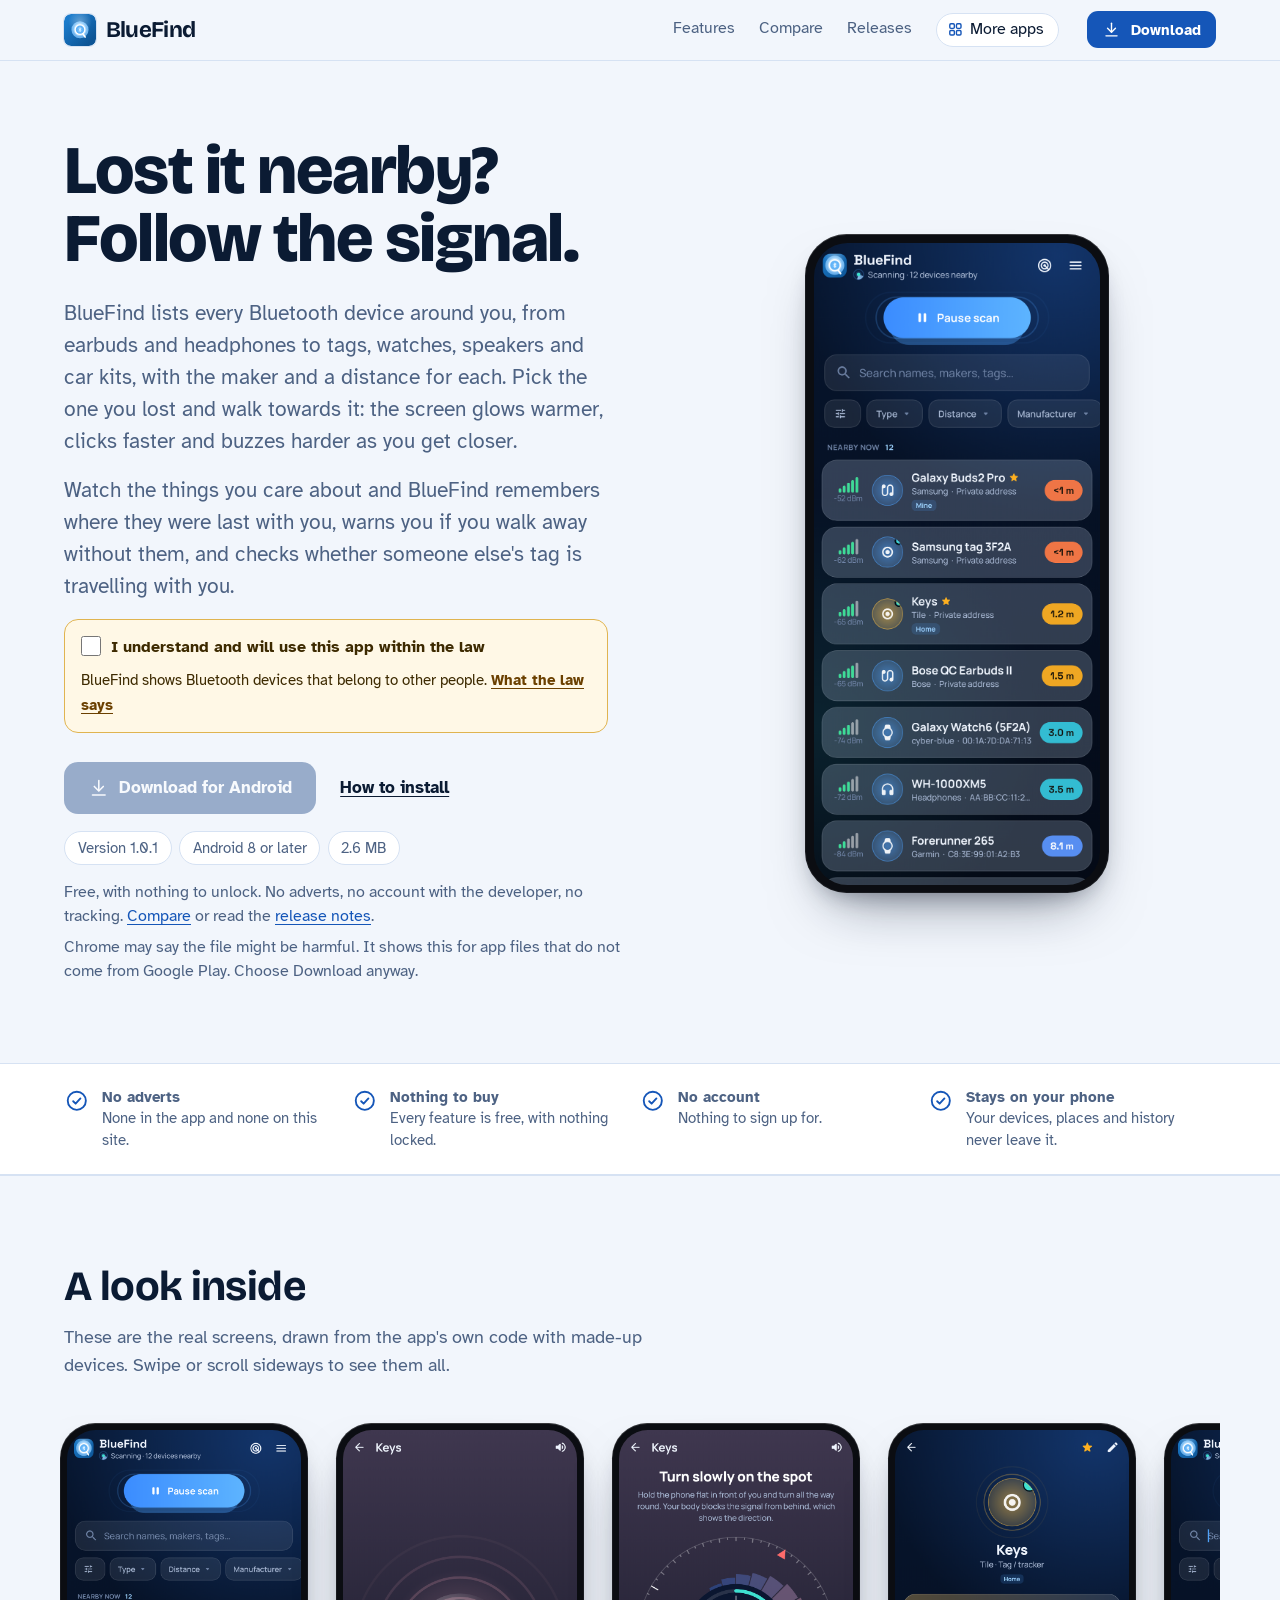
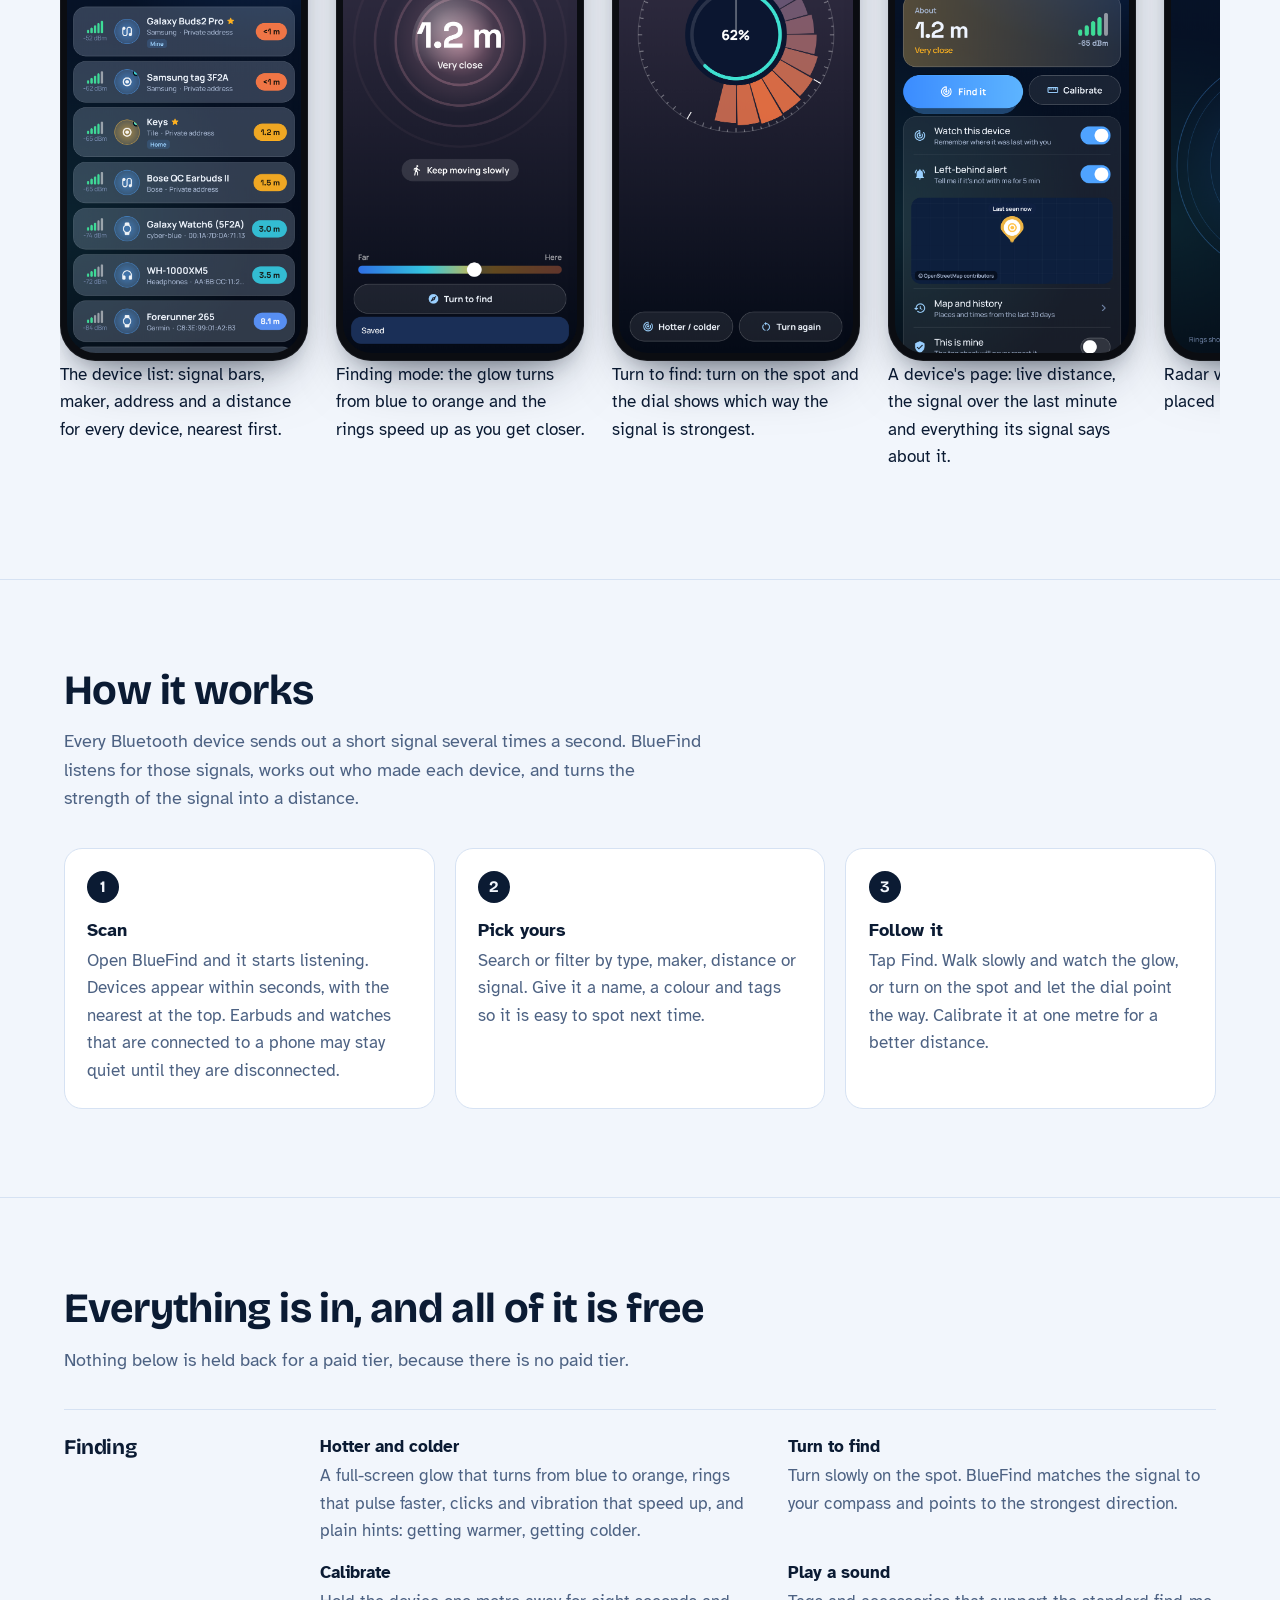
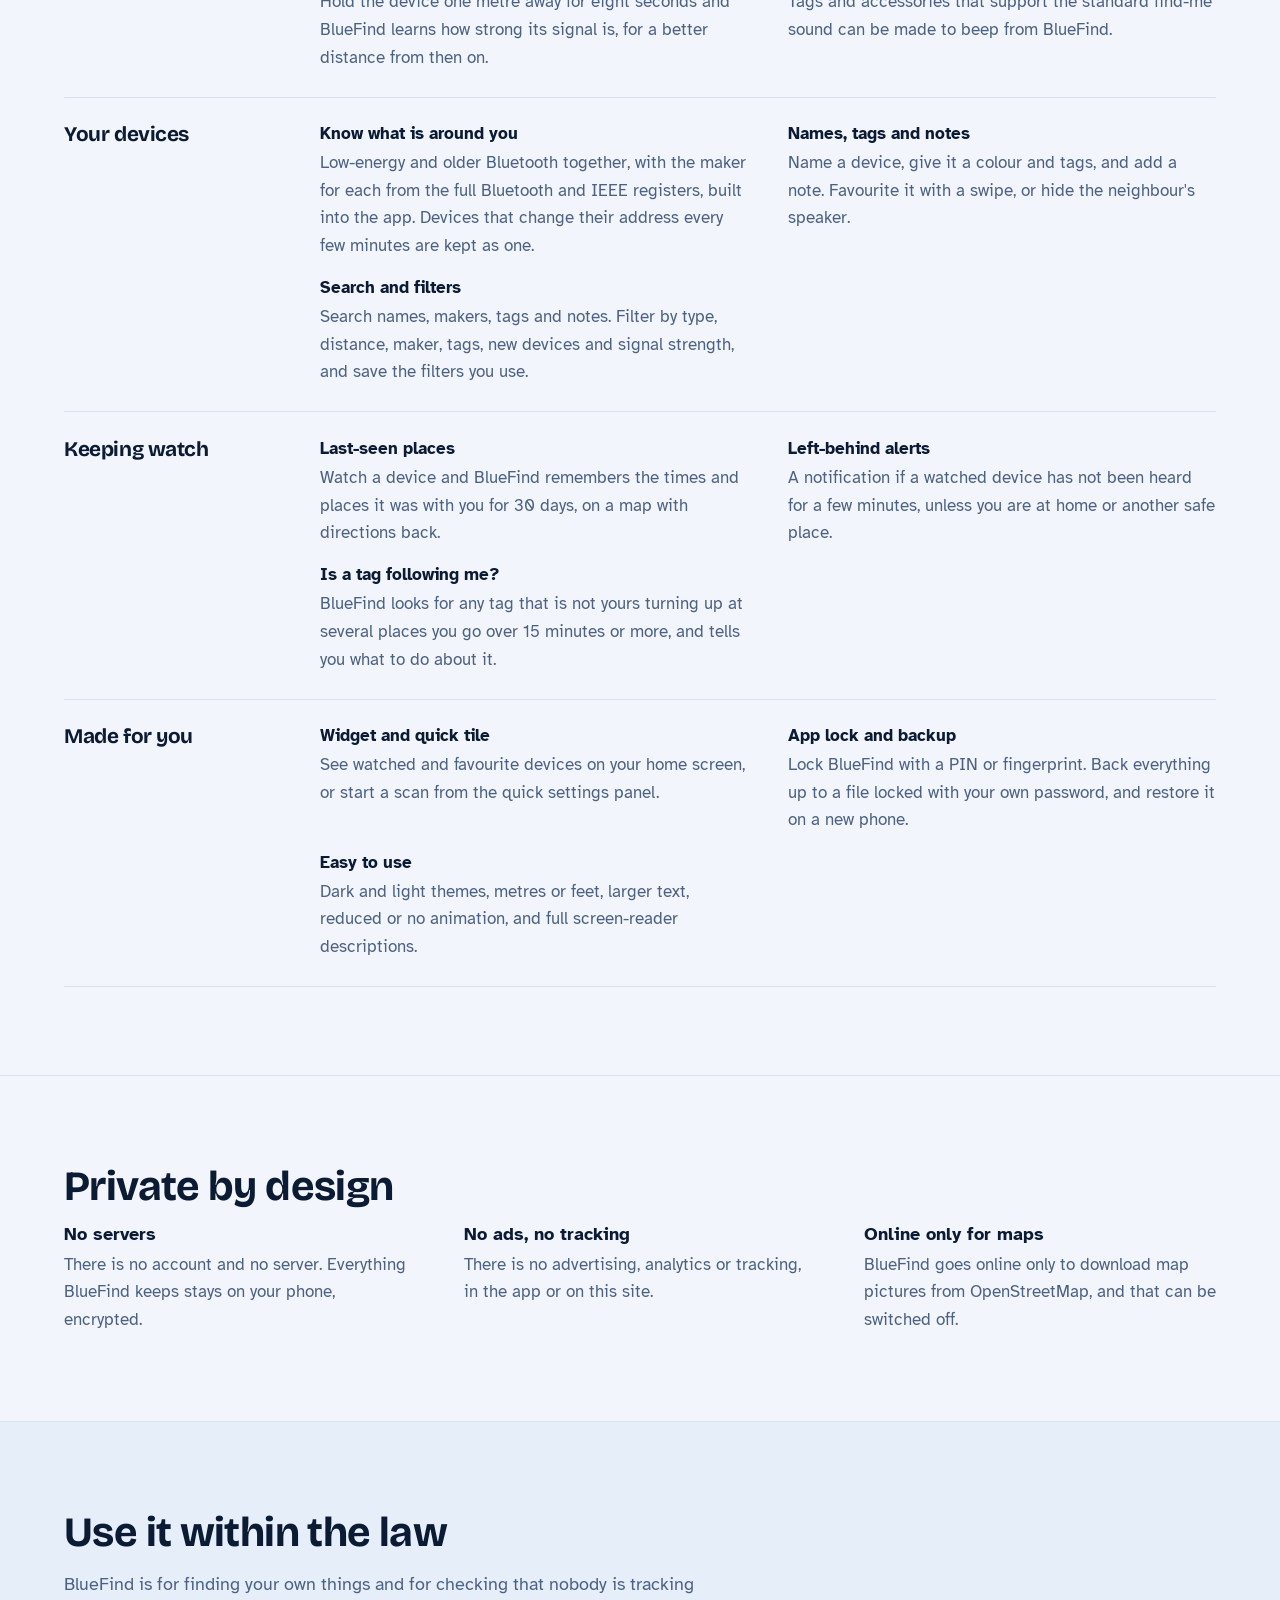
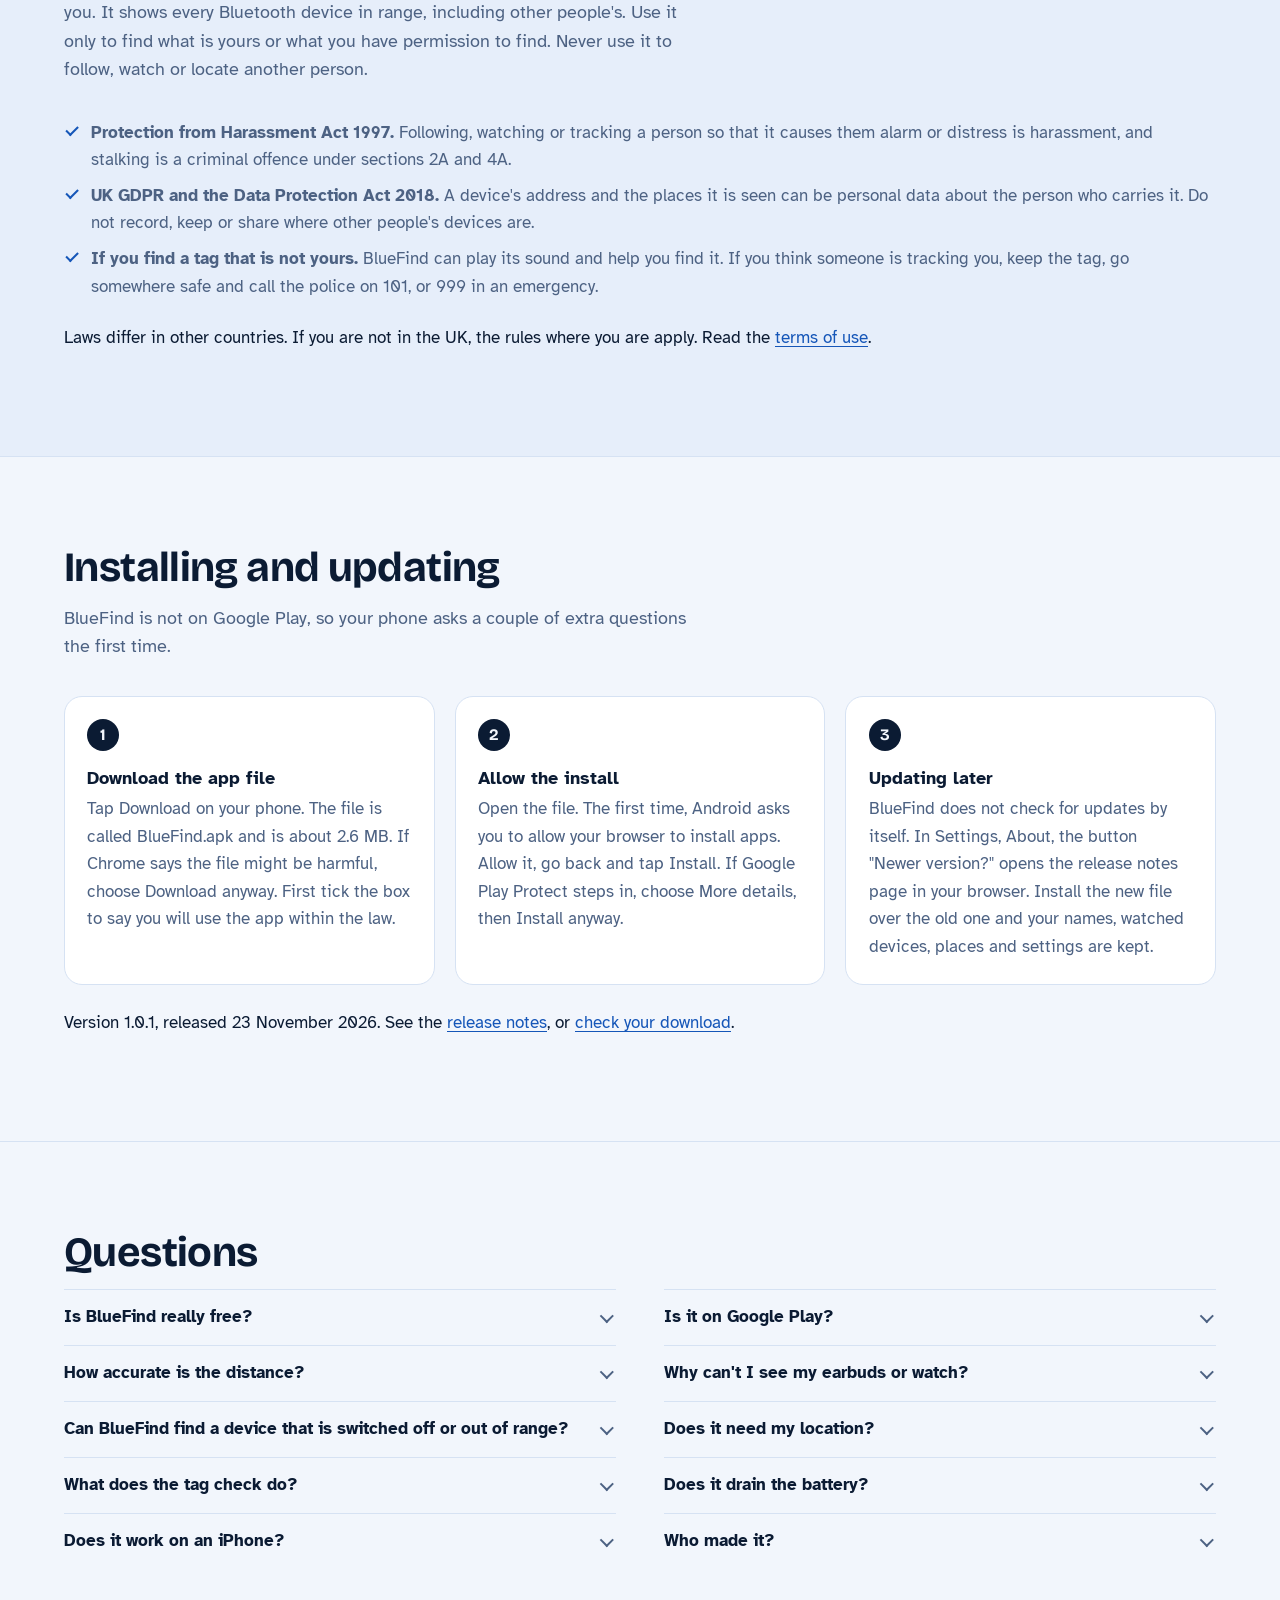
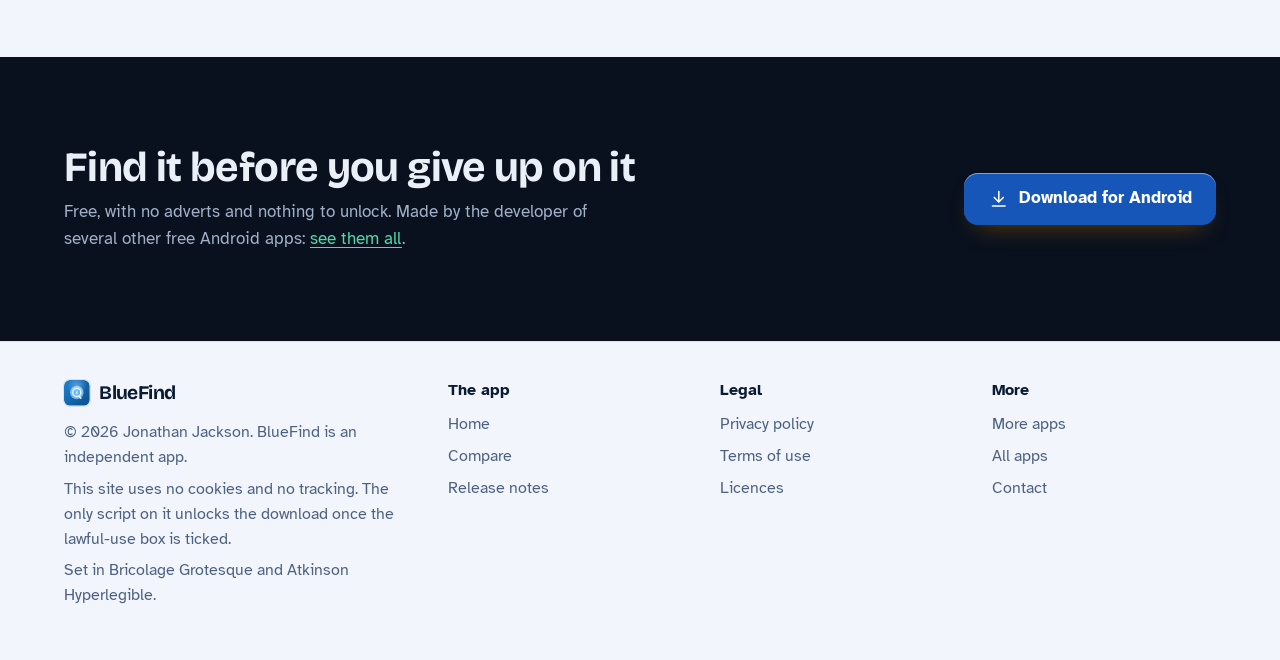
==== commit d6a048e5: "BlueFind 1.0.1 Co-Authored-By: Claude Opus 5.5 <noreply@anthropic.com> Claude-Session: https://claud" ====
--- a/index.html
+++ b/index.html
@@ -28,7 +28,7 @@
 <link rel="stylesheet" href="./assets/house.css?v=1">
 <link rel="stylesheet" href="./assets/apps-list.css?v=1">
 <script src="./assets/apps-list.js?v=1" defer></script>
-<script type="application/ld+json">{"@context":"https://schema.org","@type":"SoftwareApplication","name":"BlueFind","url":"https://customgpter.github.io/bluefind/","description":"BlueFind is a free Android app that finds lost Bluetooth earbuds, headphones, tags, watches and speakers by their signal, with a hotter-colder finder, turn-to-find, last-seen places and a check for unknown tags travelling with you. No adverts, no account, nothing to buy.","applicationCategory":"UtilitiesApplication","operatingSystem":"Android 8 or later","softwareVersion":"1.0.0","downloadUrl":"https://github.com/CustomGPTer/bluefind/releases/latest/download/BlueFind.apk","releaseNotes":"https://customgpter.github.io/bluefind/releases.html","offers":{"@type":"Offer","price":"0","priceCurrency":"GBP"},"inLanguage":"en-GB","image":"https://customgpter.github.io/bluefind/assets/og.png","featureList":["Hotter and colder","Turn to find","Calibrate","Play a sound","Know what is around you","Names, tags and notes","Search and filters","Last-seen places","Left-behind alerts","Is a tag following me?","Widget and quick tile","App lock and backup"],"author":{"@type":"Person","name":"Jonathan Jackson"}}</script>
+<script type="application/ld+json">{"@context":"https://schema.org","@type":"SoftwareApplication","name":"BlueFind","url":"https://customgpter.github.io/bluefind/","description":"BlueFind is a free Android app that finds lost Bluetooth earbuds, headphones, tags, watches and speakers by their signal, with a hotter-colder finder, turn-to-find, last-seen places and a check for unknown tags travelling with you. No adverts, no account, nothing to buy.","applicationCategory":"UtilitiesApplication","operatingSystem":"Android 8 or later","softwareVersion":"1.0.1","downloadUrl":"https://github.com/CustomGPTer/bluefind/releases/latest/download/BlueFind.apk","releaseNotes":"https://customgpter.github.io/bluefind/releases.html","offers":{"@type":"Offer","price":"0","priceCurrency":"GBP"},"inLanguage":"en-GB","image":"https://customgpter.github.io/bluefind/assets/og.png","featureList":["Hotter and colder","Turn to find","Calibrate","Play a sound","Know what is around you","Names, tags and notes","Search and filters","Last-seen places","Left-behind alerts","Is a tag following me?","Widget and quick tile","App lock and backup"],"author":{"@type":"Person","name":"Jonathan Jackson"}}</script>
 <script type="application/ld+json">{"@context":"https://schema.org","@type":"FAQPage","mainEntity":[{"@type":"Question","name":"Is BlueFind really free?","acceptedAnswer":{"@type":"Answer","text":"Yes. There is no paid version, no subscription and no adverts, and nothing in the app is locked."}},{"@type":"Question","name":"Is it on Google Play?","acceptedAnswer":{"@type":"Answer","text":"No. BlueFind is a personal project and is downloaded from this site as an Android app file. It needs Android 8 or later."}},{"@type":"Question","name":"How accurate is the distance?","acceptedAnswer":{"@type":"Answer","text":"It is an estimate from the strength of the signal. Walls, bodies, pockets and cases all weaken it, so a device can be closer than it looks. Calibrating a device at one metre makes the distance noticeably better, and following the trend, warmer or colder, works better than trusting a single number."}},{"@type":"Question","name":"Why can't I see my earbuds or watch?","acceptedAnswer":{"@type":"Answer","text":"Many earbuds and watches stop sending out their signal while they are connected to a phone. Disconnect them in Bluetooth settings, or switch Bluetooth off on the phone they use, and they will show up. Earbuds in a closed case are often silent too."}},{"@type":"Question","name":"Can BlueFind find a device that is switched off or out of range?","acceptedAnswer":{"@type":"Answer","text":"No. It can only hear devices that are switched on and within Bluetooth range, which is usually up to 10 to 30 metres indoors. For watched devices it can show the last place they were with you."}},{"@type":"Question","name":"Does it need my location?","acceptedAnswer":{"@type":"Answer","text":"Only for last-seen places, left-behind alerts and the tag check, and only if you allow it. Scanning and finding work without it on Android 12 and later. BlueFind never asks for location all the time in the background."}},{"@type":"Question","name":"What does the tag check do?","acceptedAnswer":{"@type":"Answer","text":"It looks at the tags in range that are not marked as yours. If one turns up at three or more separate times over at least 15 minutes, at places at least 300 metres apart, BlueFind tells you, helps you find it and explains what to do next."}},{"@type":"Question","name":"Does it drain the battery?","acceptedAnswer":{"@type":"Answer","text":"Scanning while the app is open uses the radio at full speed. The background watch is off until you watch a device, and then uses Android's low-power scanning; Power saver mode listens for 15 seconds every two minutes."}},{"@type":"Question","name":"Does it work on an iPhone?","acceptedAnswer":{"@type":"Answer","text":"No. BlueFind is for Android phones and tablets only."}},{"@type":"Question","name":"Who made it?","acceptedAnswer":{"@type":"Answer","text":"BlueFind is made by Jonathan Jackson, an independent developer in the United Kingdom."}}]}</script>
 </head>
 <body>
@@ -48,7 +48,7 @@
 <p class="lede">BlueFind lists every Bluetooth device around you, from earbuds and headphones to tags, watches, speakers and car kits, with the maker and a distance for each. Pick the one you lost and walk towards it: the screen glows warmer, clicks faster and buzzes harder as you get closer.</p><p class="lede">Watch the things you care about and BlueFind remembers where they were last with you, warns you if you walk away without them, and checks whether someone else's tag is travelling with you.</p>
 
 <div class="gate-scope"><div class="law-box" data-gate><label><input type="checkbox"> I understand and will use this app within the law</label><p>BlueFind shows Bluetooth devices that belong to other people. <a href="terms.html#law">What the law says</a></p><noscript><p>Turn on JavaScript to tick the box and download.</p></noscript></div><p class="get" id="download"><a class="button" data-href="https://github.com/CustomGPTer/bluefind/releases/latest/download/BlueFind.apk" aria-disabled="true" role="link" tabindex="-1"><svg class="ico" viewBox="0 0 24 24" aria-hidden="true"><path d="M12 4v11"/><path d="M7 10.5l5 5 5-5"/><path d="M5 20h14"/></svg>Download for Android</a><a class="aside" href="#install">How to install</a></p></div>
-<ul class="pills"><li>Version 1.0.0</li><li>Android 8 or later</li><li>1.6 MB</li></ul>
+<ul class="pills"><li>Version 1.0.1</li><li>Android 8 or later</li><li>2.6 MB</li></ul>
 <p class="facts">Free, with nothing to unlock. No adverts, no account with the developer, no tracking. <a href="compare.html">Compare</a> or read the <a href="releases.html">release notes</a>.</p>
 <p class="facts">Chrome may say the file might be harmful. It shows this for app files that do not come from Google Play. Choose Download anyway.</p>
 </div>
@@ -103,8 +103,8 @@
 <div class="wrap">
 <h2 id="install-h">Installing and updating</h2>
 <p class="intro">BlueFind is not on Google Play, so your phone asks a couple of extra questions the first time.</p>
-<ol class="steps"><li><h3>Download the app file</h3><p>Tap Download on your phone. The file is called BlueFind.apk and is about 1.6 MB. If Chrome says the file might be harmful, choose Download anyway. First tick the box to say you will use the app within the law.</p></li><li><h3>Allow the install</h3><p>Open the file. The first time, Android asks you to allow your browser to install apps. Allow it, go back and tap Install. If Google Play Protect steps in, choose More details, then Install anyway.</p></li><li><h3>Updating later</h3><p>BlueFind does not check for updates by itself. In Settings, About, the button "Newer version?" opens the release notes page in your browser. Install the new file over the old one and your names, watched devices, places and settings are kept.</p></li></ol>
-<p class="after-table">Version 1.0.0, released 23 November 2026. See the <a href="releases.html">release notes</a>, or <a href="releases.html#checking">check your download</a>.</p>
+<ol class="steps"><li><h3>Download the app file</h3><p>Tap Download on your phone. The file is called BlueFind.apk and is about 2.6 MB. If Chrome says the file might be harmful, choose Download anyway. First tick the box to say you will use the app within the law.</p></li><li><h3>Allow the install</h3><p>Open the file. The first time, Android asks you to allow your browser to install apps. Allow it, go back and tap Install. If Google Play Protect steps in, choose More details, then Install anyway.</p></li><li><h3>Updating later</h3><p>BlueFind does not check for updates by itself. In Settings, About, the button "Newer version?" opens the release notes page in your browser. Install the new file over the old one and your names, watched devices, places and settings are kept.</p></li></ol>
+<p class="after-table">Version 1.0.1, released 23 November 2026. See the <a href="releases.html">release notes</a>, or <a href="releases.html#checking">check your download</a>.</p>
 </div>
 </section>
 
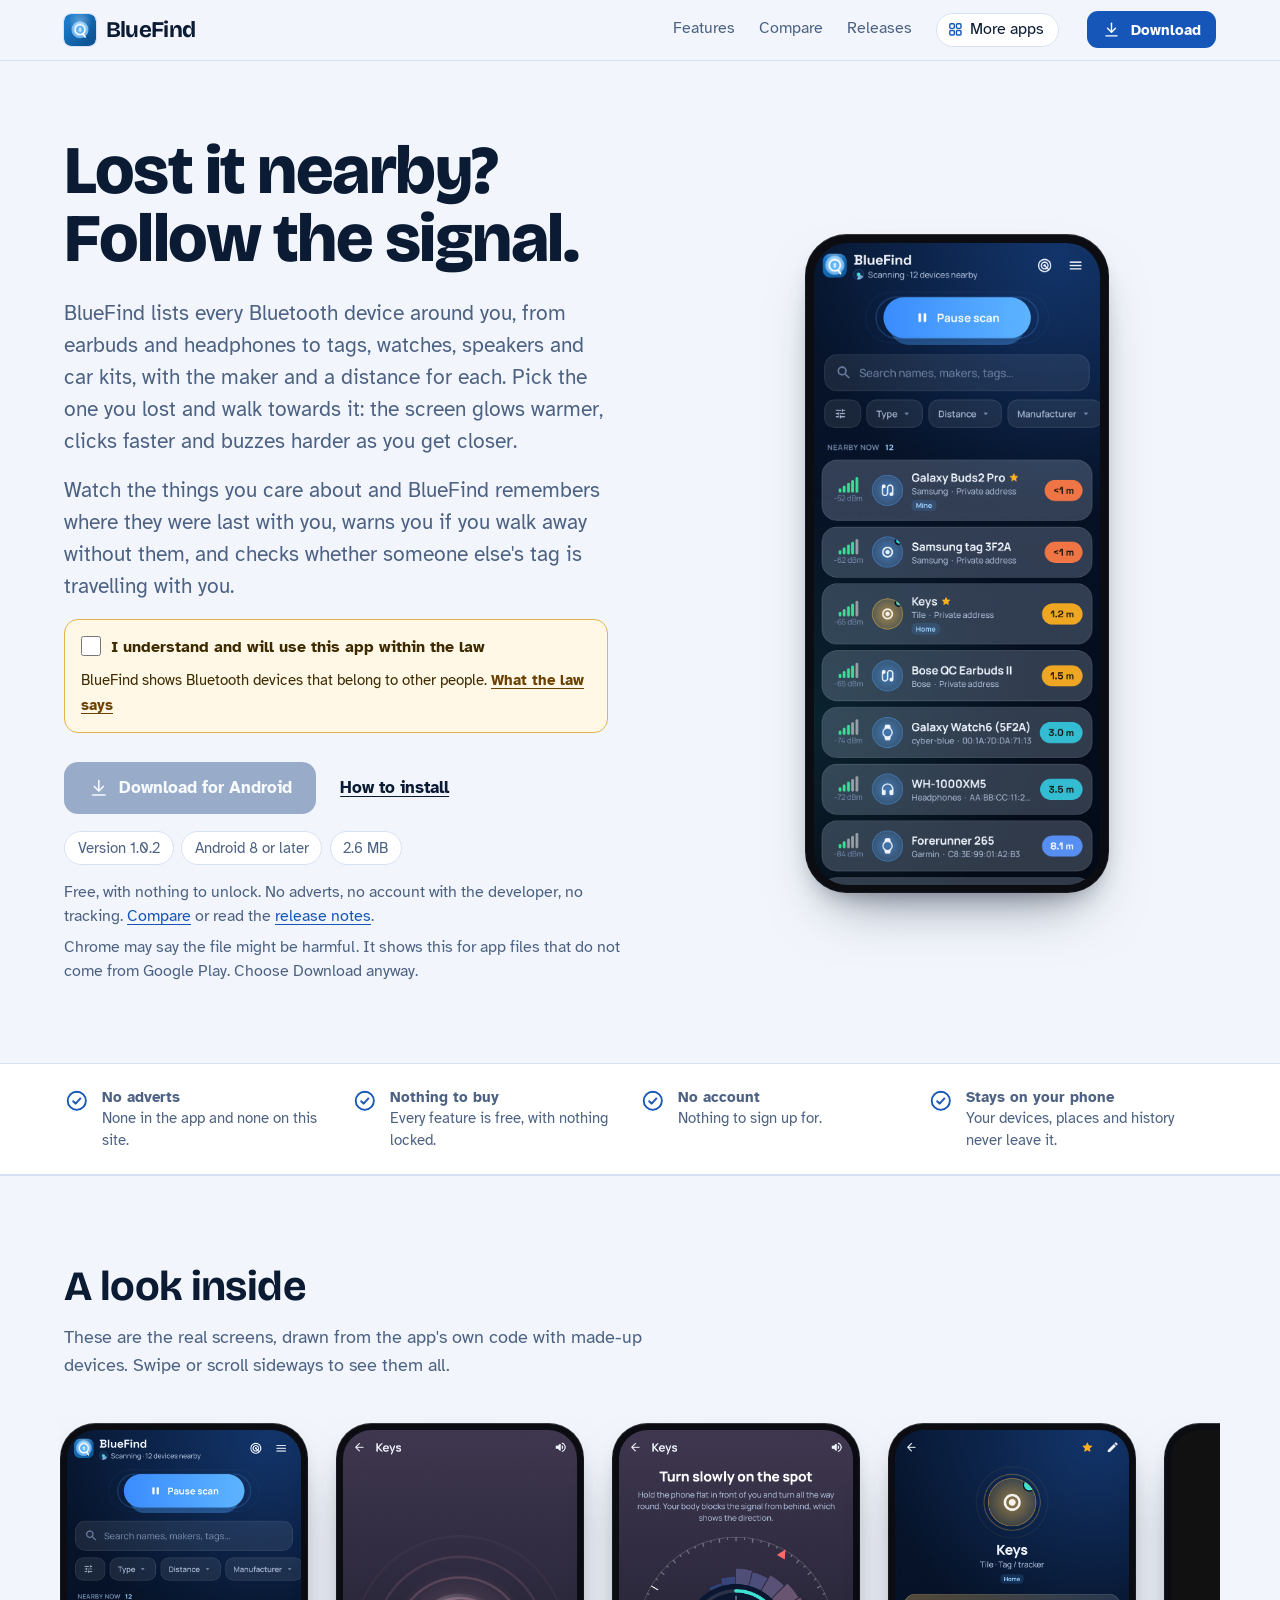
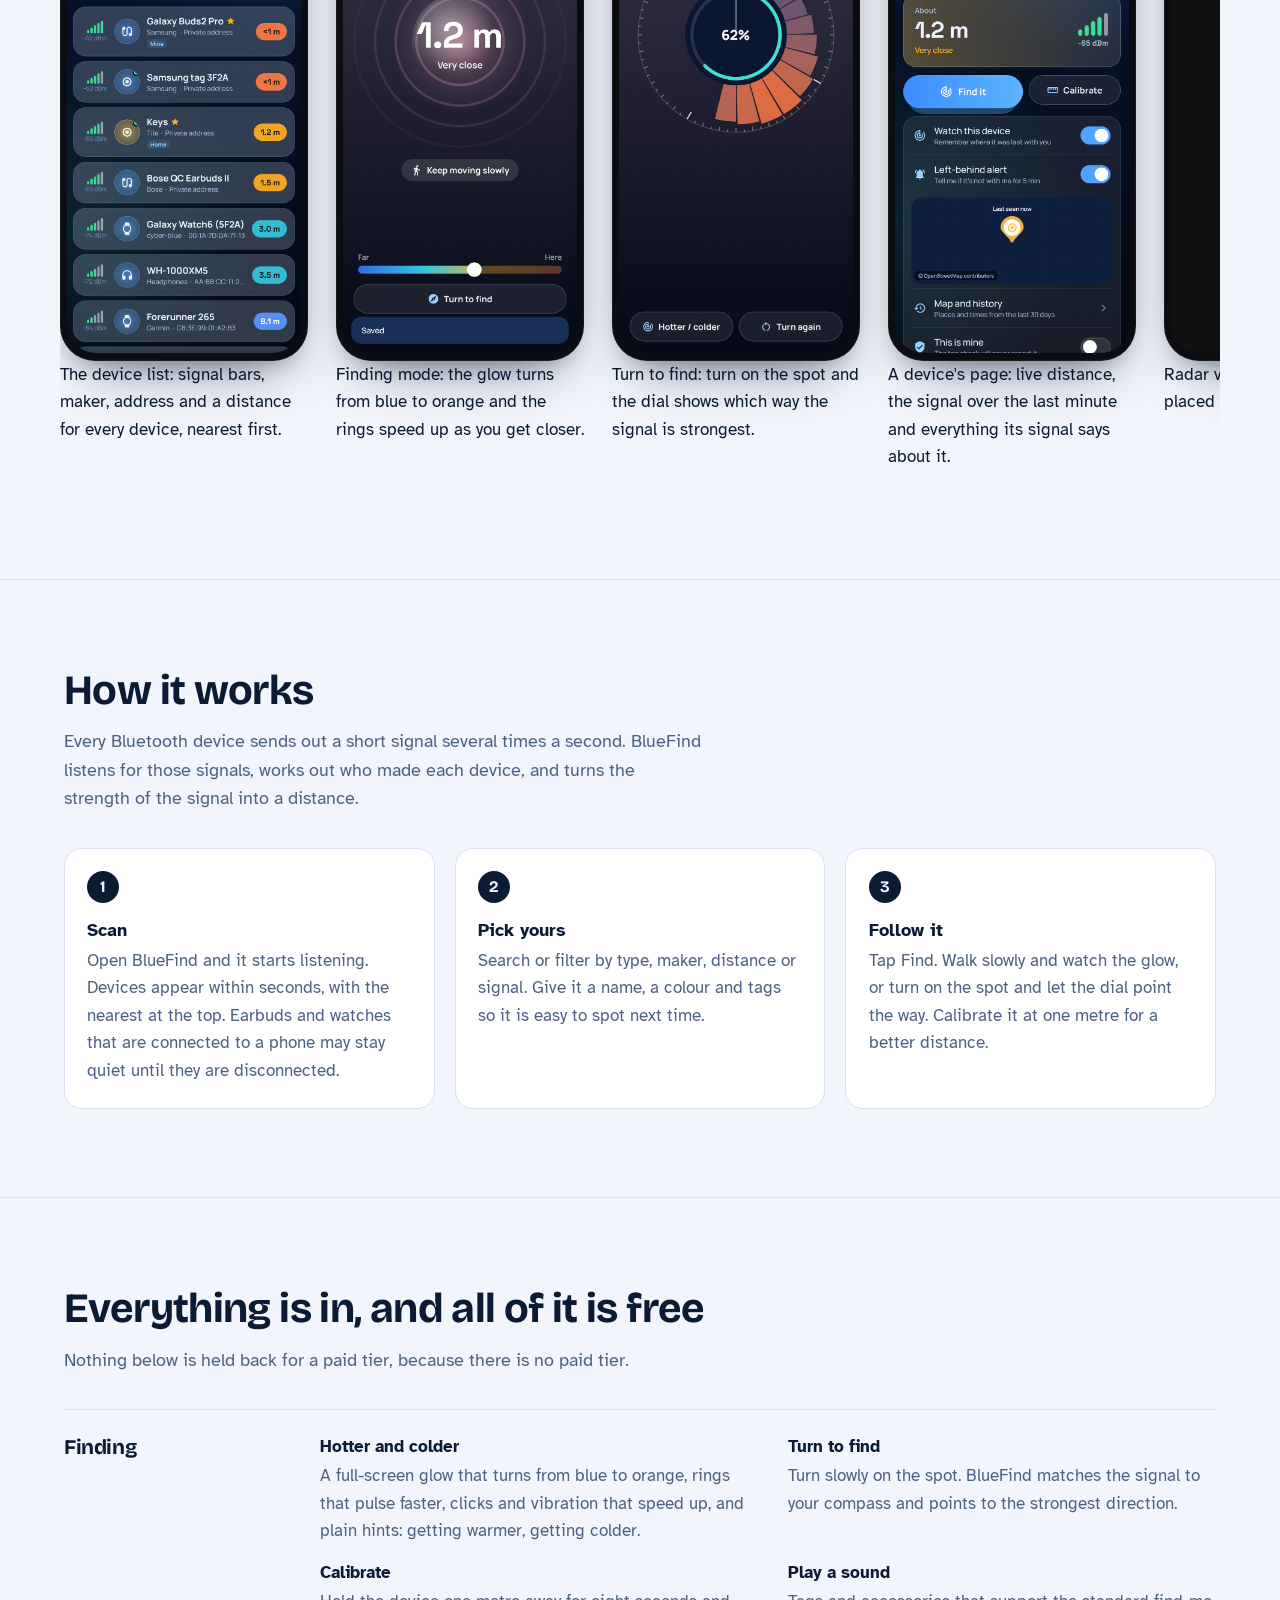
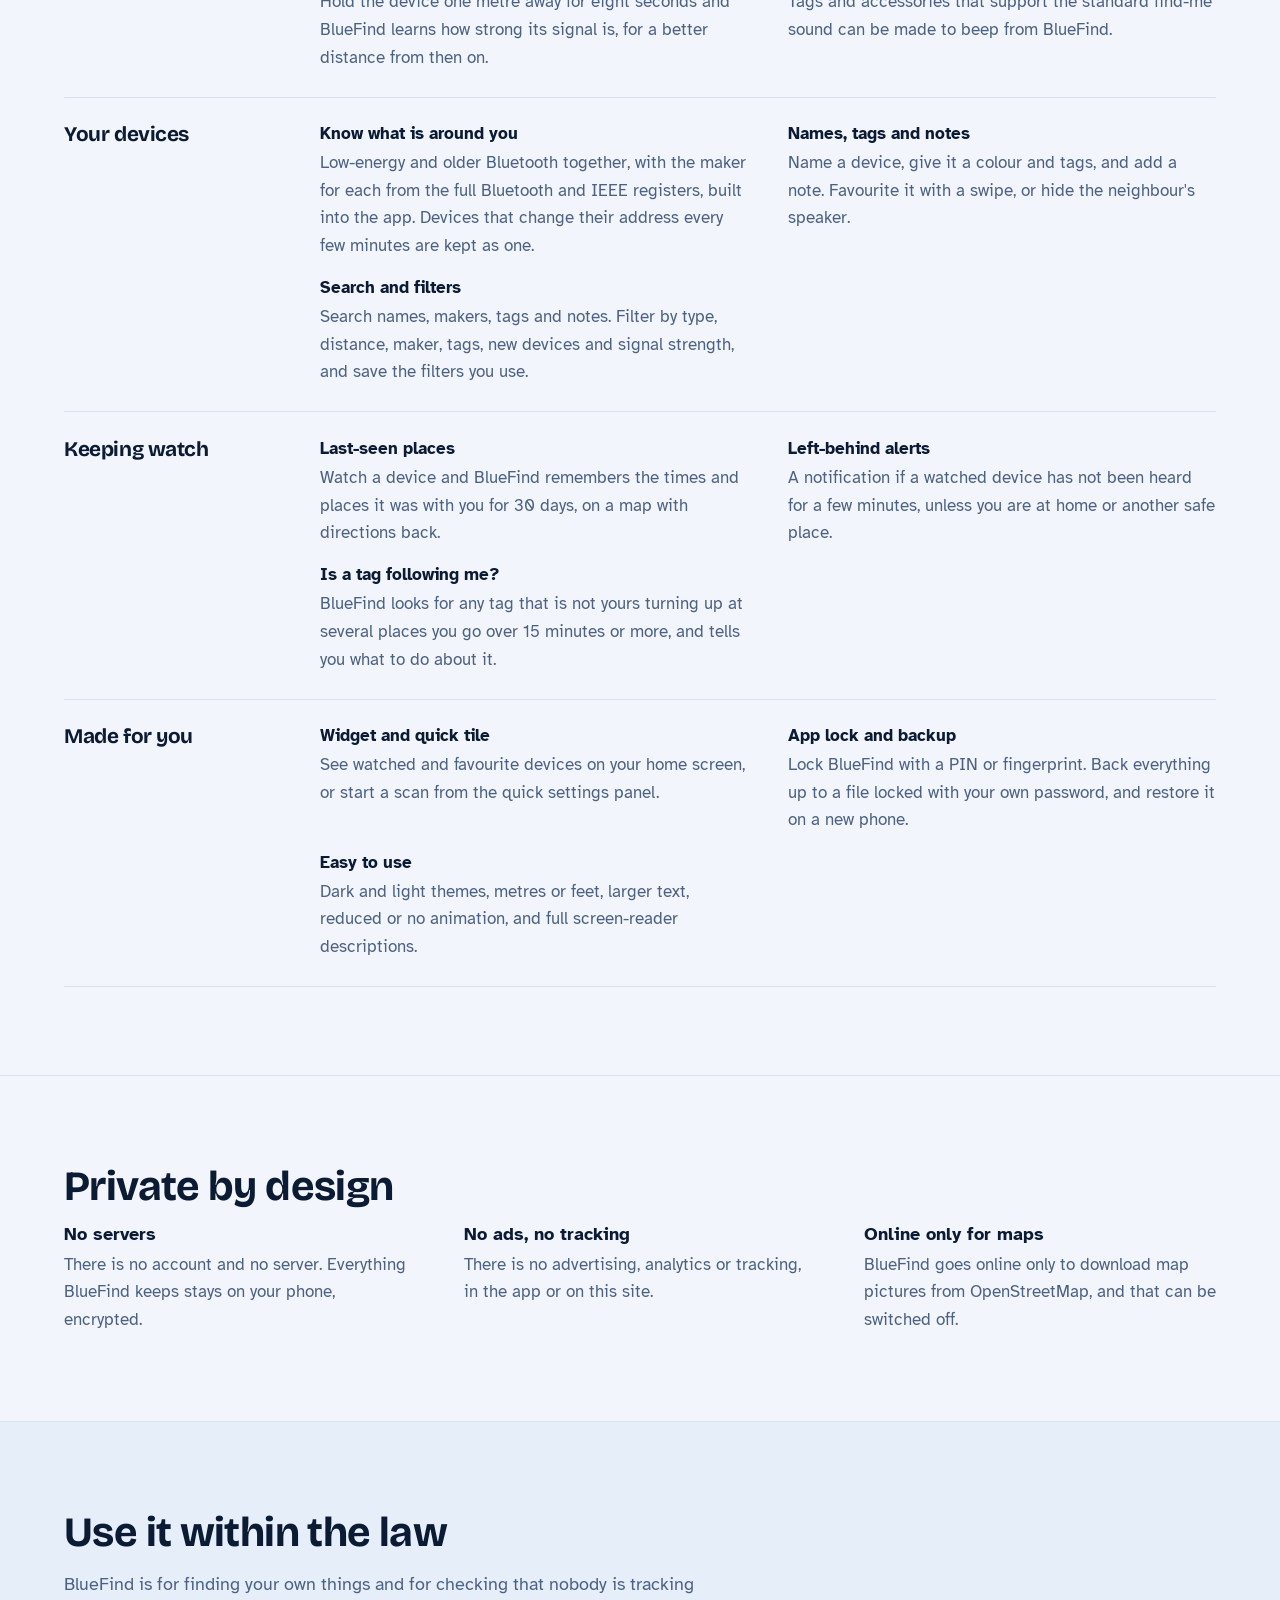
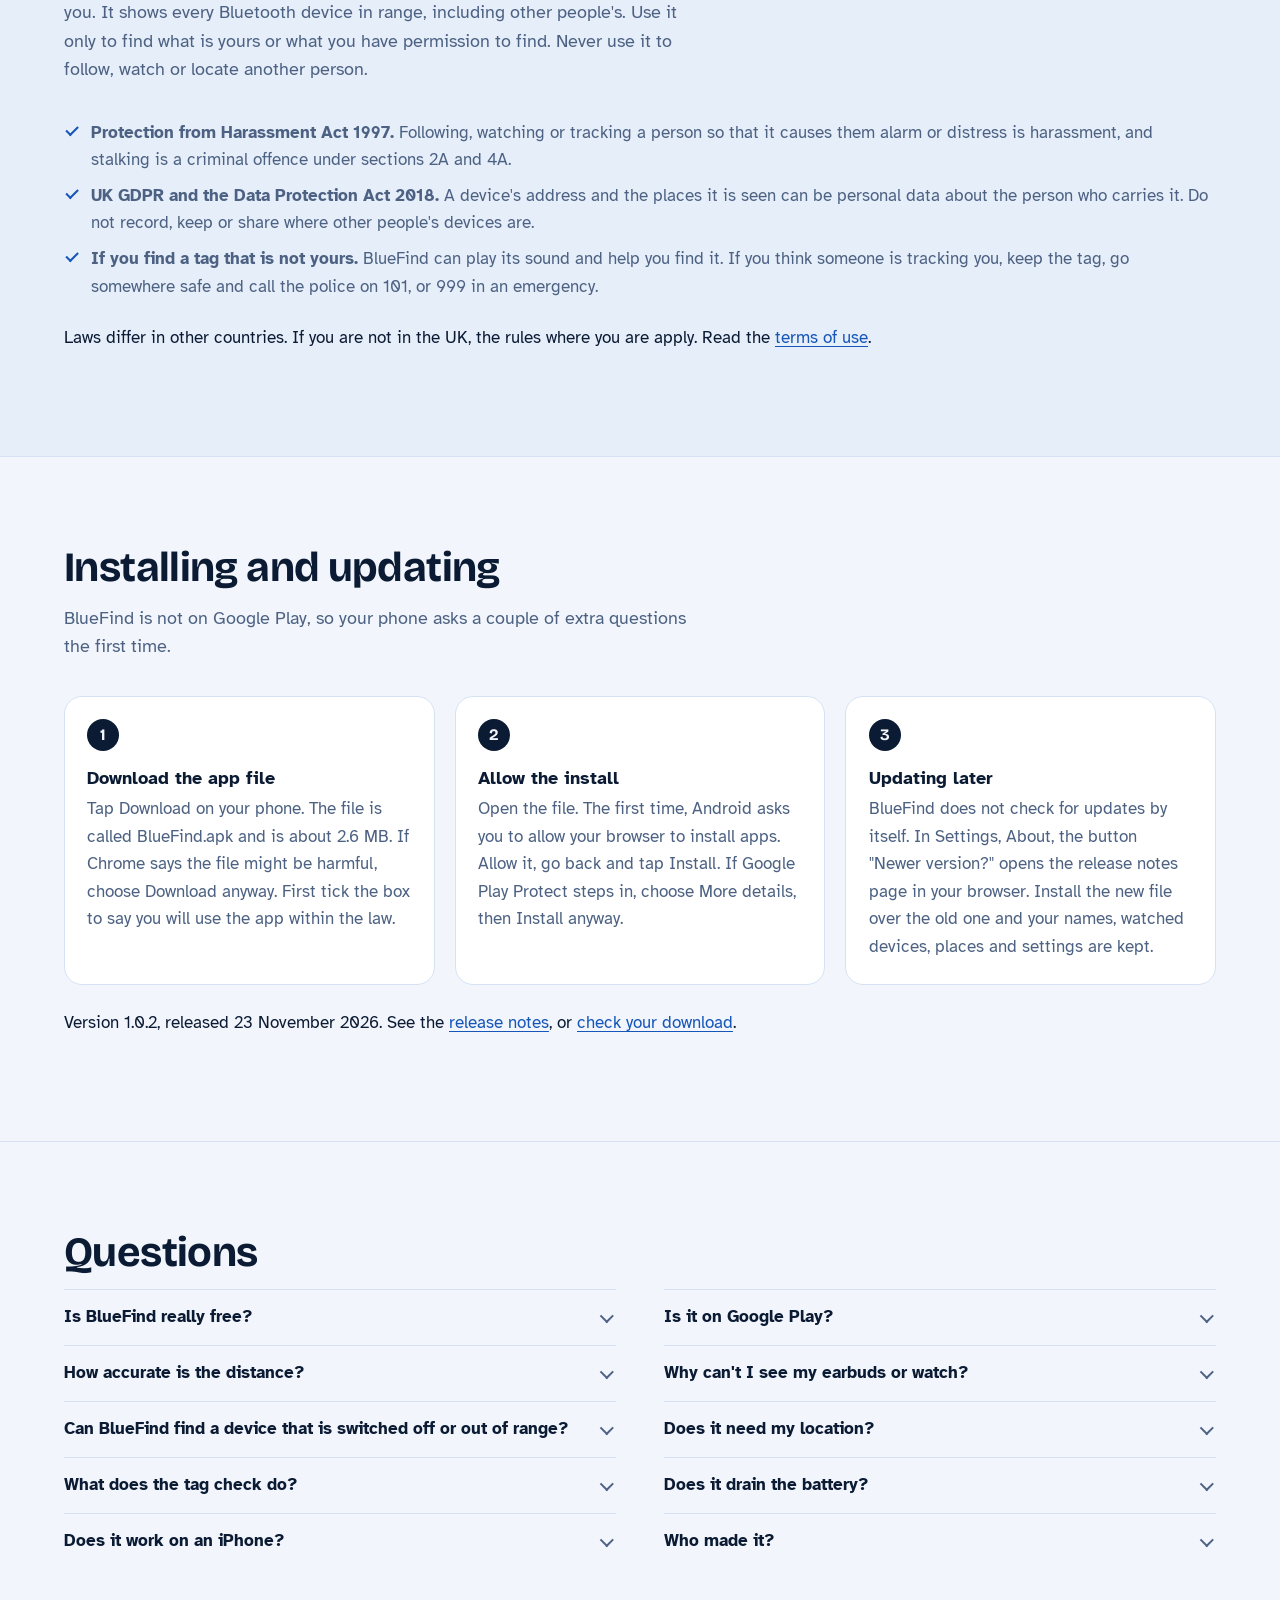
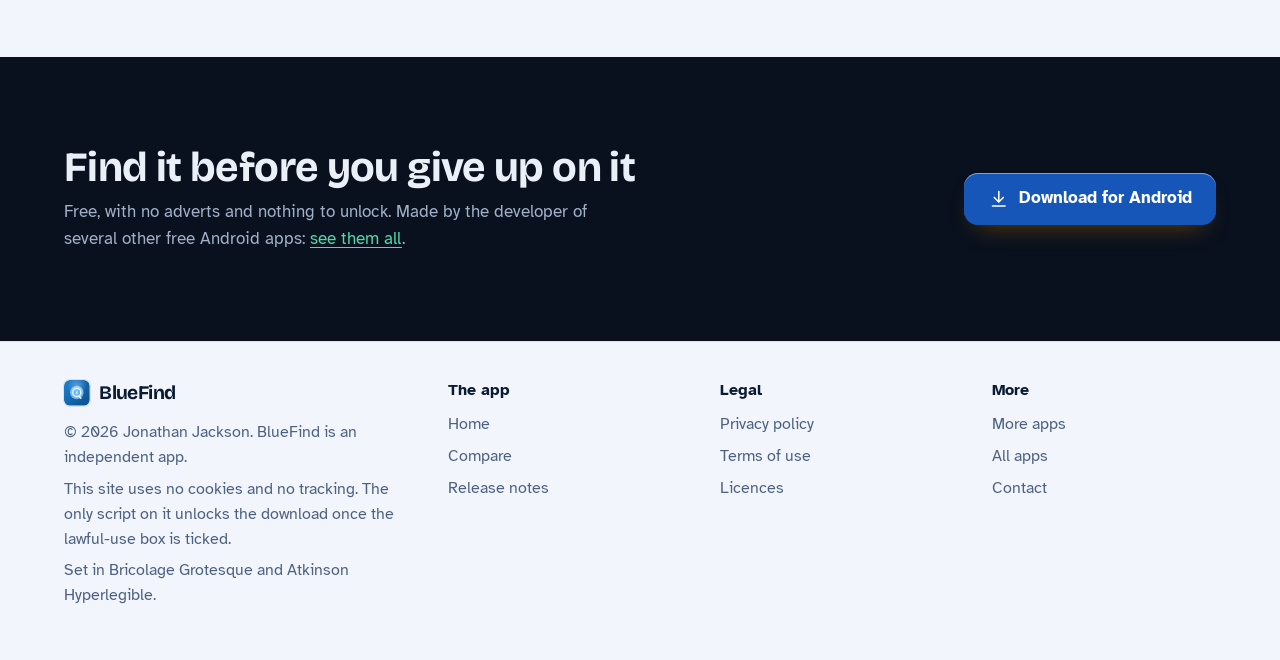
==== commit b224ed16: "BlueFind 1.0.2 Co-Authored-By: Claude Opus 5.5 <noreply@anthropic.com> Claude-Session: https://claud" ====
--- a/index.html
+++ b/index.html
@@ -28,7 +28,7 @@
 <link rel="stylesheet" href="./assets/house.css?v=1">
 <link rel="stylesheet" href="./assets/apps-list.css?v=1">
 <script src="./assets/apps-list.js?v=1" defer></script>
-<script type="application/ld+json">{"@context":"https://schema.org","@type":"SoftwareApplication","name":"BlueFind","url":"https://customgpter.github.io/bluefind/","description":"BlueFind is a free Android app that finds lost Bluetooth earbuds, headphones, tags, watches and speakers by their signal, with a hotter-colder finder, turn-to-find, last-seen places and a check for unknown tags travelling with you. No adverts, no account, nothing to buy.","applicationCategory":"UtilitiesApplication","operatingSystem":"Android 8 or later","softwareVersion":"1.0.1","downloadUrl":"https://github.com/CustomGPTer/bluefind/releases/latest/download/BlueFind.apk","releaseNotes":"https://customgpter.github.io/bluefind/releases.html","offers":{"@type":"Offer","price":"0","priceCurrency":"GBP"},"inLanguage":"en-GB","image":"https://customgpter.github.io/bluefind/assets/og.png","featureList":["Hotter and colder","Turn to find","Calibrate","Play a sound","Know what is around you","Names, tags and notes","Search and filters","Last-seen places","Left-behind alerts","Is a tag following me?","Widget and quick tile","App lock and backup"],"author":{"@type":"Person","name":"Jonathan Jackson"}}</script>
+<script type="application/ld+json">{"@context":"https://schema.org","@type":"SoftwareApplication","name":"BlueFind","url":"https://customgpter.github.io/bluefind/","description":"BlueFind is a free Android app that finds lost Bluetooth earbuds, headphones, tags, watches and speakers by their signal, with a hotter-colder finder, turn-to-find, last-seen places and a check for unknown tags travelling with you. No adverts, no account, nothing to buy.","applicationCategory":"UtilitiesApplication","operatingSystem":"Android 8 or later","softwareVersion":"1.0.2","downloadUrl":"https://github.com/CustomGPTer/bluefind/releases/latest/download/BlueFind.apk","releaseNotes":"https://customgpter.github.io/bluefind/releases.html","offers":{"@type":"Offer","price":"0","priceCurrency":"GBP"},"inLanguage":"en-GB","image":"https://customgpter.github.io/bluefind/assets/og.png","featureList":["Hotter and colder","Turn to find","Calibrate","Play a sound","Know what is around you","Names, tags and notes","Search and filters","Last-seen places","Left-behind alerts","Is a tag following me?","Widget and quick tile","App lock and backup"],"author":{"@type":"Person","name":"Jonathan Jackson"}}</script>
 <script type="application/ld+json">{"@context":"https://schema.org","@type":"FAQPage","mainEntity":[{"@type":"Question","name":"Is BlueFind really free?","acceptedAnswer":{"@type":"Answer","text":"Yes. There is no paid version, no subscription and no adverts, and nothing in the app is locked."}},{"@type":"Question","name":"Is it on Google Play?","acceptedAnswer":{"@type":"Answer","text":"No. BlueFind is a personal project and is downloaded from this site as an Android app file. It needs Android 8 or later."}},{"@type":"Question","name":"How accurate is the distance?","acceptedAnswer":{"@type":"Answer","text":"It is an estimate from the strength of the signal. Walls, bodies, pockets and cases all weaken it, so a device can be closer than it looks. Calibrating a device at one metre makes the distance noticeably better, and following the trend, warmer or colder, works better than trusting a single number."}},{"@type":"Question","name":"Why can't I see my earbuds or watch?","acceptedAnswer":{"@type":"Answer","text":"Many earbuds and watches stop sending out their signal while they are connected to a phone. Disconnect them in Bluetooth settings, or switch Bluetooth off on the phone they use, and they will show up. Earbuds in a closed case are often silent too."}},{"@type":"Question","name":"Can BlueFind find a device that is switched off or out of range?","acceptedAnswer":{"@type":"Answer","text":"No. It can only hear devices that are switched on and within Bluetooth range, which is usually up to 10 to 30 metres indoors. For watched devices it can show the last place they were with you."}},{"@type":"Question","name":"Does it need my location?","acceptedAnswer":{"@type":"Answer","text":"Only for last-seen places, left-behind alerts and the tag check, and only if you allow it. Scanning and finding work without it on Android 12 and later. BlueFind never asks for location all the time in the background."}},{"@type":"Question","name":"What does the tag check do?","acceptedAnswer":{"@type":"Answer","text":"It looks at the tags in range that are not marked as yours. If one turns up at three or more separate times over at least 15 minutes, at places at least 300 metres apart, BlueFind tells you, helps you find it and explains what to do next."}},{"@type":"Question","name":"Does it drain the battery?","acceptedAnswer":{"@type":"Answer","text":"Scanning while the app is open uses the radio at full speed. The background watch is off until you watch a device, and then uses Android's low-power scanning; Power saver mode listens for 15 seconds every two minutes."}},{"@type":"Question","name":"Does it work on an iPhone?","acceptedAnswer":{"@type":"Answer","text":"No. BlueFind is for Android phones and tablets only."}},{"@type":"Question","name":"Who made it?","acceptedAnswer":{"@type":"Answer","text":"BlueFind is made by Jonathan Jackson, an independent developer in the United Kingdom."}}]}</script>
 </head>
 <body>
@@ -48,7 +48,7 @@
 <p class="lede">BlueFind lists every Bluetooth device around you, from earbuds and headphones to tags, watches, speakers and car kits, with the maker and a distance for each. Pick the one you lost and walk towards it: the screen glows warmer, clicks faster and buzzes harder as you get closer.</p><p class="lede">Watch the things you care about and BlueFind remembers where they were last with you, warns you if you walk away without them, and checks whether someone else's tag is travelling with you.</p>
 
 <div class="gate-scope"><div class="law-box" data-gate><label><input type="checkbox"> I understand and will use this app within the law</label><p>BlueFind shows Bluetooth devices that belong to other people. <a href="terms.html#law">What the law says</a></p><noscript><p>Turn on JavaScript to tick the box and download.</p></noscript></div><p class="get" id="download"><a class="button" data-href="https://github.com/CustomGPTer/bluefind/releases/latest/download/BlueFind.apk" aria-disabled="true" role="link" tabindex="-1"><svg class="ico" viewBox="0 0 24 24" aria-hidden="true"><path d="M12 4v11"/><path d="M7 10.5l5 5 5-5"/><path d="M5 20h14"/></svg>Download for Android</a><a class="aside" href="#install">How to install</a></p></div>
-<ul class="pills"><li>Version 1.0.1</li><li>Android 8 or later</li><li>2.6 MB</li></ul>
+<ul class="pills"><li>Version 1.0.2</li><li>Android 8 or later</li><li>2.6 MB</li></ul>
 <p class="facts">Free, with nothing to unlock. No adverts, no account with the developer, no tracking. <a href="compare.html">Compare</a> or read the <a href="releases.html">release notes</a>.</p>
 <p class="facts">Chrome may say the file might be harmful. It shows this for app files that do not come from Google Play. Choose Download anyway.</p>
 </div>
@@ -104,7 +104,7 @@
 <h2 id="install-h">Installing and updating</h2>
 <p class="intro">BlueFind is not on Google Play, so your phone asks a couple of extra questions the first time.</p>
 <ol class="steps"><li><h3>Download the app file</h3><p>Tap Download on your phone. The file is called BlueFind.apk and is about 2.6 MB. If Chrome says the file might be harmful, choose Download anyway. First tick the box to say you will use the app within the law.</p></li><li><h3>Allow the install</h3><p>Open the file. The first time, Android asks you to allow your browser to install apps. Allow it, go back and tap Install. If Google Play Protect steps in, choose More details, then Install anyway.</p></li><li><h3>Updating later</h3><p>BlueFind does not check for updates by itself. In Settings, About, the button "Newer version?" opens the release notes page in your browser. Install the new file over the old one and your names, watched devices, places and settings are kept.</p></li></ol>
-<p class="after-table">Version 1.0.1, released 23 November 2026. See the <a href="releases.html">release notes</a>, or <a href="releases.html#checking">check your download</a>.</p>
+<p class="after-table">Version 1.0.2, released 23 November 2026. See the <a href="releases.html">release notes</a>, or <a href="releases.html#checking">check your download</a>.</p>
 </div>
 </section>
 
